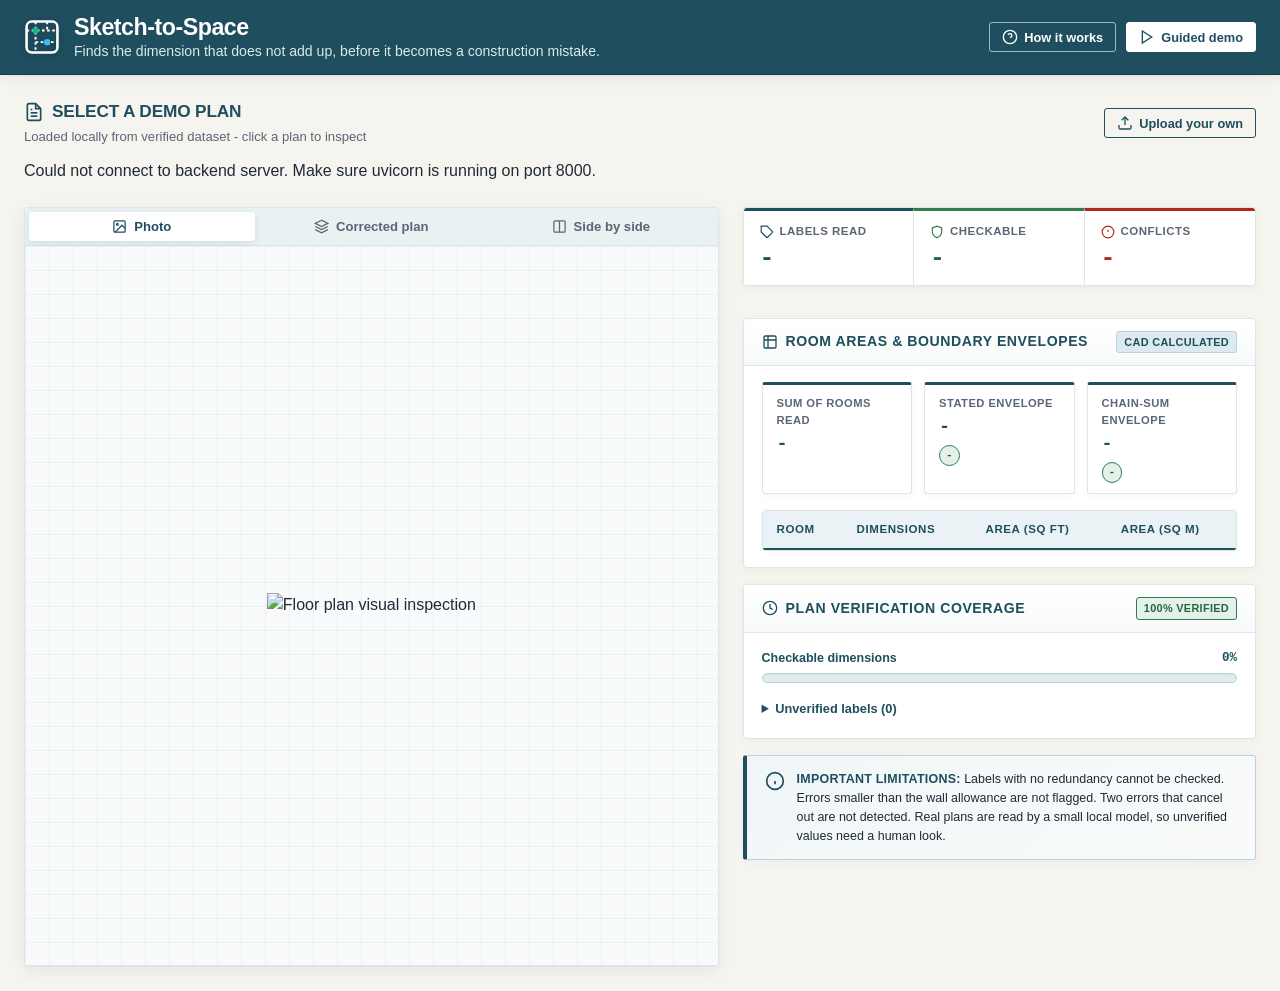
==== frontend/index.html @ ee73d5b6 "feat: interactive verification workstation UI, canonical geometry, and test suite" ====
<!DOCTYPE html>
<html lang="en">
<head>
  <meta charset="UTF-8">
  <meta name="viewport" content="width=device-width, initial-scale=1.0">
  <title>Sketch-to-Space - Verified Floor Plans</title>
  <link rel="stylesheet" href="styles.css">
</head>
<body>
  <a href="#workspace" class="skip-link">Skip to main content</a>

  <!-- Header -->
  <header class="app-header">
    <div class="header-container">
      <div class="brand">
        <svg class="logo-icon" width="36" height="36" viewBox="0 0 28 28" fill="none" aria-hidden="true">
          <rect x="2" y="2" width="24" height="24" rx="4" stroke="currentColor" stroke-width="2"/>
          <path d="M2 9H26M9 2V26M18 2V9M9 18H26" stroke="currentColor" stroke-width="1.5" stroke-dasharray="2 2"/>
          <circle cx="9" cy="9" r="2.5" fill="#10b981"/>
          <circle cx="18" cy="18" r="2.5" fill="#38bdf8"/>
        </svg>
        <div class="brand-text">
          <h1 class="brand-title">Sketch-to-Space</h1>
          <p class="brand-tagline">Finds the dimension that does not add up, before it becomes a construction mistake.</p>
        </div>
      </div>
      <div class="header-actions">
        <button id="howItWorksBtn" class="btn btn-secondary">
          <svg width="16" height="16" viewBox="0 0 24 24" fill="none" stroke="currentColor" stroke-width="2" aria-hidden="true"><circle cx="12" cy="12" r="10"></circle><path d="M9.09 9a3 3 0 0 1 5.83 1c0 2-3 3-3 3"></path><line x1="12" y1="17" x2="12.01" y2="17"></line></svg>
          <span>How it works</span>
        </button>
        <button id="guidedDemoBtn" class="btn btn-primary">
          <svg width="16" height="16" viewBox="0 0 24 24" fill="none" stroke="currentColor" stroke-width="2" aria-hidden="true"><polygon points="5 3 19 12 5 21 5 3"></polygon></svg>
          <span>Guided demo</span>
        </button>
      </div>
    </div>
  </header>

  <!-- Main Container -->
  <main class="app-main">
    <!-- Plan Picker Section: Shows the 2 demo plans with their preview images -->
    <section class="picker-section" aria-label="Sample floor plans">
      <div class="section-header-row">
        <div class="section-title-wrap">
          <h2 class="section-title">
            <svg class="section-title-icon" width="20" height="20" viewBox="0 0 24 24" fill="none" stroke="currentColor" stroke-width="2" aria-hidden="true"><path d="M14 2H6a2 2 0 0 0-2 2v16a2 2 0 0 0 2 2h12a2 2 0 0 0 2-2V8z"></path><polyline points="14 2 14 8 20 8"></polyline><line x1="16" y1="13" x2="8" y2="13"></line><line x1="16" y1="17" x2="8" y2="17"></line><polyline points="10 9 9 9 8 9"></polyline></svg>
            <span>Select a Demo Plan</span>
          </h2>
          <span class="section-subtitle">Loaded locally from verified dataset - click a plan to inspect</span>
        </div>
        <button id="uploadOwnBtn" class="btn btn-outline">
          <svg width="16" height="16" viewBox="0 0 24 24" fill="none" stroke="currentColor" stroke-width="2" aria-hidden="true"><path d="M21 15v4a2 2 0 0 1-2 2H5a2 2 0 0 1-2-2v-4"></path><polyline points="17 8 12 3 7 8"></polyline><line x1="12" y1="3" x2="12" y2="15"></line></svg>
          <span>Upload your own</span>
        </button>
      </div>
      <div id="samplesGrid" class="samples-grid" role="radiogroup" aria-label="Available floor plans">
        <!-- Rendered dynamically by app.js: Synth 008 & Test 6 -->
      </div>
    </section>

    <!-- Main Workspace -->
    <div id="workspace" class="workspace-grid">
      <!-- Left Column: Visual Inspector -->
      <section class="visual-column" aria-label="Plan visual inspector">
        <div class="card viewer-card">
          <div class="tab-header" role="tablist">
            <button id="tabPhoto" class="tab-btn active" role="tab" aria-selected="true" aria-controls="viewPhoto">
              <svg width="15" height="15" viewBox="0 0 24 24" fill="none" stroke="currentColor" stroke-width="2" aria-hidden="true"><rect x="3" y="3" width="18" height="18" rx="2" ry="2"></rect><circle cx="8.5" cy="8.5" r="1.5"></circle><polyline points="21 15 16 10 5 21"></polyline></svg>
              <span>Photo</span>
            </button>
            <button id="tabCorrected" class="tab-btn" role="tab" aria-selected="false" aria-controls="viewCorrected">
              <svg width="15" height="15" viewBox="0 0 24 24" fill="none" stroke="currentColor" stroke-width="2" aria-hidden="true"><polygon points="12 2 2 7 12 12 22 7 12 2"></polygon><polyline points="2 17 12 22 22 17"></polyline><polyline points="2 12 12 17 22 12"></polyline></svg>
              <span>Corrected plan</span>
            </button>
            <button id="tabSideBySide" class="tab-btn" role="tab" aria-selected="false" aria-controls="viewSideBySide">
              <svg width="15" height="15" viewBox="0 0 24 24" fill="none" stroke="currentColor" stroke-width="2" aria-hidden="true"><rect x="3" y="3" width="18" height="18" rx="2"></rect><line x1="12" y1="3" x2="12" y2="21"></line></svg>
              <span>Side by side</span>
            </button>
          </div>

          <!-- Tab 1: Photo View -->
          <div id="viewPhoto" class="tab-content active" role="tabpanel" aria-labelledby="tabPhoto">
            <div id="imageStage" class="image-stage">
              <div id="viewportTransform" class="viewport-transform">
                <img id="planImage" class="plan-img" alt="Floor plan visual inspection" src="">
                <svg id="boxesOverlay" class="boxes-overlay" aria-label="Transcribed dimension bounding boxes"></svg>
                <div id="boxHoverChip" class="box-hover-chip" hidden></div>
              </div>
            </div>

          </div>

          <!-- Tab 2: Corrected SVG View -->
          <div id="viewCorrected" class="tab-content" role="tabpanel" aria-labelledby="tabCorrected" hidden>
            <div id="svgContainer" class="svg-stage">
              <div class="stage-placeholder">Loading corrected schematic...</div>
            </div>
          </div>

          <!-- Tab 3: Side-by-Side View -->
          <div id="viewSideBySide" class="tab-content" role="tabpanel" aria-labelledby="tabSideBySide" hidden>
            <div class="side-by-side-grid">
              <div class="sbs-pane">
                <div class="pane-label">Original Sketch</div>
                <img id="sbsPlanImage" class="sbs-img" alt="Original floor plan" src="">
              </div>
              <div class="sbs-pane">
                <div class="pane-label">Corrected Layout</div>
                <div id="sbsSvgContainer" class="sbs-svg-wrapper"></div>
              </div>
            </div>
          </div>
        </div>
      </section>

      <!-- Right Column: Verification & Findings -->
      <section class="findings-column" aria-label="Verification findings and corrections">
        <!-- Summary Stats Bar: Contiguous Ruled Instrument Bay -->
        <div class="summary-stats-bar" role="region" aria-label="Summary telemetry">
          <div class="stat-cell stat-cell-labels">
            <div class="stat-header">
              <svg width="14" height="14" viewBox="0 0 24 24" fill="none" stroke="currentColor" stroke-width="2" aria-hidden="true"><path d="M20.59 13.41l-7.17 7.17a2 2 0 0 1-2.83 0L2 12V2h10l8.59 8.59a2 2 0 0 1 0 2.82z"></path><line x1="7" y1="7" x2="7.01" y2="7"></line></svg>
              <span class="stat-label">Labels read</span>
            </div>
            <span id="statLabelsRead" class="stat-value">-</span>
          </div>
          <div class="stat-cell stat-cell-checkable">
            <div class="stat-header">
              <svg width="14" height="14" viewBox="0 0 24 24" fill="none" stroke="currentColor" stroke-width="2" aria-hidden="true"><path d="M12 22s8-4 8-10V5l-8-3-8 3v7c0 6 8 10 8 10z"></path></svg>
              <span class="stat-label">Checkable</span>
            </div>
            <span id="statCheckable" class="stat-value">-</span>
          </div>
          <div class="stat-cell stat-cell-conflict">
            <div class="stat-header">
              <svg width="14" height="14" viewBox="0 0 24 24" fill="none" stroke="currentColor" stroke-width="2" aria-hidden="true"><circle cx="12" cy="12" r="10"></circle><line x1="12" y1="8" x2="12" y2="12"></line><line x1="12" y1="16" x2="12.01" y2="16"></line></svg>
              <span class="stat-label">Conflicts</span>
            </div>
            <span id="statConflicts" class="stat-value">-</span>
          </div>
        </div>

        <!-- Success/Undo Action Banner -->
        <div id="actionBanner" class="action-banner" role="status" aria-live="polite" hidden>
          <div class="banner-content">
            <svg width="18" height="18" viewBox="0 0 24 24" fill="none" stroke="currentColor" stroke-width="2" aria-hidden="true"><polyline points="20 6 9 17 4 12"></polyline></svg>
            <div id="bannerText" class="banner-text">Correction accepted.</div>
          </div>
          <button id="undoBtn" class="btn btn-sm btn-outline">Undo</button>
        </div>

        <!-- Unit Ambiguity Warning Panel -->
        <div id="unitAmbigPanel" class="unit-warning-panel" hidden>
          <div class="warning-header">
            <svg width="18" height="18" viewBox="0 0 24 24" fill="none" stroke="currentColor" stroke-width="2" aria-hidden="true"><path d="M10.29 3.86L1.82 18a2 2 0 0 0 1.71 3h16.94a2 2 0 0 0 1.71-3L13.71 3.86a2 2 0 0 0-3.42 0z"></path><line x1="12" y1="9" x2="12" y2="13"></line><line x1="12" y1="17" x2="12.01" y2="17"></line></svg>
            <h3>Unit Ambiguity Warnings</h3>
          </div>
          <div id="unitAmbigList" class="unit-warning-list"></div>
        </div>

        <!-- Conflicts Section -->
        <div id="conflictsSection" class="conflicts-section">
          <div id="conflictsContainer" class="conflicts-container">
            <!-- Conflict cards populated dynamically -->
          </div>
        </div>

        <!-- Empty State (No Conflicts) -->
        <div id="cleanStateCard" class="card clean-card" hidden>
          <div class="clean-icon">
            <svg width="24" height="24" viewBox="0 0 24 24" fill="none" stroke="currentColor" stroke-width="2" aria-hidden="true"><polyline points="20 6 9 17 4 12"></polyline></svg>
          </div>
          <div class="clean-content">
            <h3>No conflicts found among checkable values</h3>
            <p id="cleanCoverageText" class="clean-subtext">All checkable dimension chains satisfy their checksum equations within tolerance.</p>
          </div>
        </div>

        <!-- Lower Section: Areas & Envelopes -->
        <div class="card areas-card">
          <div class="card-header">
            <h3>
              <svg width="16" height="16" viewBox="0 0 24 24" fill="none" stroke="currentColor" stroke-width="2" aria-hidden="true"><rect x="3" y="3" width="18" height="18" rx="2"></rect><line x1="9" y1="3" x2="9" y2="21"></line><line x1="3" y1="9" x2="21" y2="9"></line></svg>
              <span>Room Areas &amp; Boundary Envelopes</span>
            </h3>
            <span class="badge badge-accent">CAD Calculated</span>
          </div>
          <div class="areas-content">
            <div class="envelope-summary-row">
              <div class="env-item">
                <span class="env-title">Sum of rooms read</span>
                <span id="envSumRooms" class="env-val">-</span>
              </div>
              <div class="env-item">
                <span class="env-title">Stated envelope</span>
                <span id="envStated" class="env-val">-</span>
                <span id="envStatedRatio" class="env-ratio">-</span>
              </div>
              <div class="env-item">
                <span class="env-title">Chain-sum envelope</span>
                <span id="envChainSum" class="env-val">-</span>
                <span id="envChainRatio" class="env-ratio">-</span>
              </div>
            </div>
            <div id="envelopeFlagBanner" class="envelope-flag-banner" hidden></div>
            <div class="rooms-table-wrapper">
              <table class="rooms-table">
                <thead>
                  <tr>
                    <th>Room</th>
                    <th>Dimensions</th>
                    <th>Area (sq ft)</th>
                    <th>Area (sq m)</th>
                  </tr>
                </thead>
                <tbody id="roomsTableBody">
                  <!-- Rooms populated dynamically -->
                </tbody>
              </table>
            </div>
          </div>
        </div>

        <!-- Lower Section: Coverage & Unverified -->
        <div class="card coverage-card">
          <div class="card-header">
            <h3>
              <svg width="16" height="16" viewBox="0 0 24 24" fill="none" stroke="currentColor" stroke-width="2" aria-hidden="true"><circle cx="12" cy="12" r="10"></circle><polyline points="12 6 12 12 16 14"></polyline></svg>
              <span>Plan Verification Coverage</span>
            </h3>
            <span id="coverageHeaderBadge" class="badge badge-ok">100% Verified</span>
          </div>
          <div class="coverage-content">
            <div class="progress-bar-wrapper">
              <div class="progress-labels">
                <span id="coverageBarText">Checkable dimensions</span>
                <span id="coveragePercentText">0%</span>
              </div>
              <div class="progress-track">
                <div id="coverageFill" class="progress-fill" style="width: 0%;"></div>
              </div>
            </div>

            <details class="unverified-drawer">
              <summary>
                <span id="unverifiedSummaryText">Unverified labels (0)</span>
              </summary>
              <div id="unverifiedList" class="unverified-list"></div>
            </details>
          </div>
        </div>

        <!-- Hard Limitations Note (Always Visible) -->
        <div class="limitations-note">
          <div class="limitations-icon">
            <svg width="20" height="20" viewBox="0 0 24 24" fill="none" stroke="currentColor" stroke-width="2" aria-hidden="true"><circle cx="12" cy="12" r="10"></circle><line x1="12" y1="16" x2="12" y2="12"></line><line x1="12" y1="8" x2="12.01" y2="8"></line></svg>
          </div>
          <div class="limitations-body">
            <strong>Important Limitations:</strong>
            Labels with no redundancy cannot be checked. Errors smaller than the wall allowance are not flagged. Two errors that cancel out are not detected. Real plans are read by a small local model, so unverified values need a human look.
          </div>
        </div>
      </section>
    </div>
  </main>

  <!-- Upload Dialog (Drop Zone) -->
  <dialog id="uploadModal" class="modal-dialog">
    <div class="modal-content">
      <div class="modal-header">
        <h3>Upload Floor Plan Sketch</h3>
        <button id="closeUploadModalBtn" class="btn-close" aria-label="Close dialog">&times;</button>
      </div>
      <div class="modal-body">
        <div id="dropZone" class="drop-zone">
          <svg width="40" height="40" viewBox="0 0 24 24" fill="none" stroke="currentColor" stroke-width="1.5"><path d="M21 15v4a2 2 0 0 1-2 2H5a2 2 0 0 1-2-2v-4"></path><polyline points="17 8 12 3 7 8"></polyline><line x1="12" y1="3" x2="12" y2="15"></line></svg>
          <p>Drag and drop a plan image, or click to browse</p>
          <span class="file-hint">JPG, PNG, JPEG scans or photos</span>
          <input type="file" id="fileInput" accept="image/*" hidden>
        </div>
        <div id="uploadStatusBox" class="info-callout" hidden>
          <strong id="uploadStatusTitle"></strong>
          <p id="uploadStatusDesc"></p>
        </div>
      </div>
      <div class="modal-footer">
        <button id="submitUploadBtn" class="btn btn-primary">Process with Gemma</button>
        <button id="cancelUploadBtn" class="btn btn-ghost">Cancel</button>
      </div>
    </div>
  </dialog>

  <!-- How It Works Dialog -->
  <dialog id="howItWorksModal" class="modal-dialog modal-wide">
    <div class="modal-content">
      <div class="modal-header">
        <h3>How Sketch-to-Space Works</h3>
        <button id="closeHowItWorksBtn" class="btn-close" aria-label="Close dialog">&times;</button>
      </div>
      <div class="modal-body">
        <p class="dialog-lead">The central architecture separates machine perception from mathematical verification: <strong>AI understands, code verifies.</strong></p>

        <!-- Inline SVG Pipeline Flow Diagram -->
        <div class="diagram-wrapper">
          <svg viewBox="0 0 860 210" width="100%" height="auto" class="pipeline-diagram" aria-label="System architecture diagram">
            <!-- Stage 1 -->
            <rect x="20" y="30" width="160" height="120" rx="8" fill="#FFFFFF" stroke="#1F4E5F" stroke-width="2"/>
            <text x="100" y="65" fill="#1F4E5F" font-size="14" font-weight="700" text-anchor="middle">1. Photo Input</text>
            <text x="100" y="92" fill="#5B6675" font-size="11" text-anchor="middle">Raw phone photo</text>
            <text x="100" y="112" fill="#5B6675" font-size="11" text-anchor="middle">or paper scan</text>
            <text x="100" y="132" fill="#5B6675" font-size="10" text-anchor="middle">Local private storage</text>

            <!-- Arrow 1 -->
            <path d="M 180 90 L 220 90" stroke="#1F4E5F" stroke-width="2"/>

            <!-- Stage 2 -->
            <rect x="220" y="30" width="180" height="120" rx="8" fill="#FFFFFF" stroke="#1F4E5F" stroke-width="2"/>
            <text x="310" y="65" fill="#1F4E5F" font-size="14" font-weight="700" text-anchor="middle">2. Perception (AI)</text>
            <text x="310" y="90" fill="#5B6675" font-size="11" text-anchor="middle">Gemma 4 E4B vision</text>
            <text x="310" y="110" fill="#5B6675" font-size="11" text-anchor="middle">+ PaddleOCR boxes</text>
            <text x="310" y="132" fill="#5B6675" font-size="10" text-anchor="middle">Extracts numbers and labels</text>

            <!-- Arrow 2 -->
            <path d="M 400 90 L 440 90" stroke="#1F4E5F" stroke-width="2"/>

            <!-- Stage 3 -->
            <rect x="440" y="30" width="180" height="120" rx="8" fill="#FFFFFF" stroke="#2F7D4F" stroke-width="2"/>
            <text x="530" y="65" fill="#266741" font-size="14" font-weight="700" text-anchor="middle">3. Solver (Code)</text>
            <text x="530" y="90" fill="#5B6675" font-size="11" text-anchor="middle">Deterministic checks</text>
            <text x="530" y="110" fill="#5B6675" font-size="11" text-anchor="middle">Wall allowance math</text>
            <text x="530" y="132" fill="#5B6675" font-size="10" text-anchor="middle">Zero AI arithmetic</text>

            <!-- Arrow 3 -->
            <path d="M 620 90 L 660 90" stroke="#1F4E5F" stroke-width="2"/>

            <!-- Stage 4 -->
            <rect x="660" y="30" width="180" height="120" rx="8" fill="#FFFFFF" stroke="#1F4E5F" stroke-width="2"/>
            <text x="750" y="65" fill="#1F4E5F" font-size="14" font-weight="700" text-anchor="middle">4. Human Decision</text>
            <text x="750" y="90" fill="#5B6675" font-size="11" text-anchor="middle">Ranked fix suggestions</text>
            <text x="750" y="110" fill="#5B6675" font-size="11" text-anchor="middle">Confirmed by you</text>
            <text x="750" y="132" fill="#5B6675" font-size="10" text-anchor="middle">Corrected SVG export</text>
          </svg>
        </div>

        <div class="dialog-feature-grid">
          <div class="feat-box">
            <h4>No Silent Edits</h4>
            <p>The system never silently changes a number. It highlights contradictions and lets you decide.</p>
          </div>
          <div class="feat-box">
            <h4>Wall Slack Formulas</h4>
            <p>Interior walls carry physical thickness. Checks use capped formulas rather than assuming zero thickness.</p>
          </div>
          <div class="feat-box">
            <h4>100% Offline</h4>
            <p>Runs locally on your laptop without sending blueprint scans to third-party cloud APIs.</p>
          </div>
        </div>
      </div>
      <div class="modal-footer">
        <button id="closeHowItWorksFooterBtn" class="btn btn-secondary">Close</button>
      </div>
    </div>
  </dialog>

  <!-- Guided Tour Overlay Modal -->
  <dialog id="tourModal" class="modal-dialog tour-modal">
    <div class="modal-content">
      <div class="tour-header">
        <span id="tourStepBadge" class="badge badge-accent">Step 1 of 5</span>
        <button id="closeTourBtn" class="btn-close" aria-label="Exit tour">&times;</button>
      </div>
      <div class="tour-body">
        <h3 id="tourTitle" class="tour-title"></h3>
        <p id="tourText" class="tour-desc"></p>
      </div>
      <div class="tour-footer">
        <button id="tourBackBtn" class="btn btn-sm btn-ghost">Back</button>
        <div class="tour-actions-right">
          <button id="tourSkipBtn" class="btn btn-sm btn-outline">Skip Tour</button>
          <button id="tourNextBtn" class="btn btn-sm btn-primary">Next</button>
        </div>
      </div>
    </div>
  </dialog>

  <script src="app.js"></script>
</body>
</html>
---- frontend/styles.css ----
/* ==========================================================================
   Sketch-to-Space - Design Tokens & Visual System
   High-Craft Instrument Workstation Paradigm (Light Mode Only)
   Curated Palette: Hallmark-Inspired Ruled Cells, Calibrated Hairlines
   ========================================================================== */

:root {
  color-scheme: light;

  /* Custom Architectural Palette Tokens (Teal-Infused Instrument System) */
  --bg: #F6F4EF;
  --surface: #FFFFFF;
  --surface-alt: #F2F7F8;
  --border: #DCE5E8;
  --border-strong: #BDCED3;
  --text: #1F2A37;
  --text-muted: #5B6675;

  /* Signature Architectural Teal (#1F4E5F) */
  --accent: #1F4E5F;
  --accent-hover: #173B49;
  --accent-soft: #DCE9EE;
  --accent-subtle: #F0F6F8;
  --accent-border: #B8D3DD;
  --accent-glow: rgba(31, 78, 95, 0.12);
  --accent-gradient: linear-gradient(135deg, #1F4E5F 0%, #2A687F 100%);

  --ok: #2F7D4F;
  --ok-soft: #E3F1E8;
  --warn: #B7791F;
  --warn-soft: #FBF0D9;
  --unit: #C2570C;
  --unit-soft: #FDE9D9;
  --bad: #B3261E;
  --bad-soft: #FBE4E1;
  --neutral: #6B7280;
  --neutral-soft: #ECEEF1;

  /* Precision Technical Shadows */
  --shadow-sm: 0 1px 3px rgba(31, 78, 95, 0.06), 0 1px 2px rgba(31, 78, 95, 0.04);
  --shadow: 0 4px 14px rgba(31, 78, 95, 0.07), 0 1px 3px rgba(31, 78, 95, 0.04);
  --shadow-lg: 0 10px 24px -4px rgba(31, 78, 95, 0.12), 0 4px 8px -2px rgba(31, 78, 95, 0.06);

  /* WCAG AA text-contrast darkened variants for text on soft tints */
  --ok-text: #266741;
  --warn-text: #8C5A14;
  --unit-text: #A14506;
  --bad-text: #B3261E;
  --neutral-text: #5B6675;

  /* Technical Ruler Radii (Strictly 3px-6px; zero soap-bar 12px-16px) */
  --radius-xs: 3px;
  --radius-sm: 4px;
  --radius-md: 6px;
  --radius-lg: 8px;
  --radius-full: 9999px;

  /* 4px Spacing Scale */
  --space-1: 4px;
  --space-2: 8px;
  --space-3: 12px;
  --space-4: 16px;
  --space-5: 20px;
  --space-6: 24px;
  --space-8: 32px;
  --space-10: 40px;
  --space-12: 48px;

  /* Typography Stacks */
  --font-ui: -apple-system, BlinkMacSystemFont, "Segoe UI", Roboto, "Helvetica Neue", Arial, sans-serif;
  --font-mono: "SF Mono", "Consolas", "Cascadia Code", "Roboto Mono", "Menlo", monospace;

  /* Motion Physics Primitives */
  --ease-spring: cubic-bezier(0.16, 1, 0.3, 1);
  --dur-instant: 120ms;
  --dur-spring: 200ms;
}

/* Base Resets & Semantic HTML5 */
*, *::before, *::after {
  box-sizing: border-box;
  margin: 0;
  padding: 0;
}

img {
  max-width: 100%;
  height: auto;
}

[hidden] {
  display: none !important;
}

body {
  font-family: var(--font-ui);
  background-color: var(--bg);
  color: var(--text);
  line-height: 1.5;
  -webkit-font-smoothing: antialiased;
  min-height: 100vh;
  display: flex;
  flex-direction: column;
  margin: 0;
  padding: 0;
  overflow-x: hidden;
  overflow-y: auto;
}

/* 8-State Focus Visible Ring */
*:focus-visible {
  outline: 2px solid var(--accent);
  outline-offset: 2px;
}

/* Skip Link for Accessibility */
.skip-link {
  position: absolute;
  top: -40px;
  left: 10px;
  background: var(--accent);
  color: #FFFFFF;
  padding: var(--space-2) var(--space-4);
  border-radius: var(--radius-xs);
  z-index: 1000;
  text-decoration: none;
  font-weight: 600;
  transition: top var(--dur-instant) var(--ease-spring);
}
.skip-link:focus {
  top: 10px;
}

/* Tabular Numerics Law: All figures lock in space with tabular figures */
code, .dim-pill, .mono-dim, .stat-value, .env-val, .env-ratio, .zoom-text, .edit-change span {
  font-family: var(--font-mono);
  font-variant-numeric: tabular-nums;
  letter-spacing: -0.02em;
}

code, .dim-pill, .mono-dim {
  color: var(--text);
  background-color: var(--surface-alt);
  padding: 2px 6px;
  border-radius: var(--radius-xs);
  display: inline-block;
  font-size: 0.82rem;
  border: 1px solid var(--border);
}

/* ==========================================================================
   Header Component - Solid --accent background with white text
   ========================================================================== */
.app-header {
  background-color: var(--accent);
  color: #FFFFFF;
  position: relative;
  flex-shrink: 0;
  z-index: 50;
  border-bottom: 1px solid var(--accent-hover);
  box-shadow: var(--shadow);
}

.header-container {
  max-width: 1400px;
  margin: 0 auto;
  padding: 14px 24px;
  display: flex;
  align-items: center;
  justify-content: space-between;
  gap: var(--space-4);
}

.brand {
  display: flex;
  align-items: center;
  gap: 14px;
}

.logo-icon {
  color: #FFFFFF;
  flex-shrink: 0;
  filter: drop-shadow(0 1px 3px rgba(0, 0, 0, 0.25));
}

.brand-text {
  display: flex;
  flex-direction: column;
  gap: 2px;
}

.brand-title {
  font-size: 1.45rem;
  font-weight: 800;
  letter-spacing: -0.02em;
  color: #FFFFFF;
  line-height: 1.15;
}

.brand-tagline {
  font-size: 0.88rem;
  color: var(--accent-soft);
  line-height: 1.25;
}

.header-actions {
  display: flex;
  align-items: center;
  gap: 10px;
}

/* Header Buttons: Inverted for high contrast on solid teal */
.app-header .btn-secondary {
  background-color: transparent;
  border: 1.5px solid rgba(255, 255, 255, 0.6);
  color: #FFFFFF;
}

.app-header .btn-secondary svg,
.app-header .btn-secondary span {
  color: #FFFFFF;
}

.app-header .btn-secondary:hover {
  background-color: rgba(255, 255, 255, 0.2);
  border-color: #FFFFFF;
  color: #FFFFFF !important;
  box-shadow: 0 1px 4px rgba(0, 0, 0, 0.15);
}

.app-header .btn-secondary:hover svg,
.app-header .btn-secondary:hover span {
  color: #FFFFFF !important;
}

.app-header .btn-secondary:active {
  background-color: rgba(255, 255, 255, 0.3);
  border-color: #FFFFFF;
  color: #FFFFFF !important;
}

.app-header .btn-primary {
  background-color: #FFFFFF;
  color: var(--accent);
  border: 1.5px solid #FFFFFF;
}

.app-header .btn-primary svg,
.app-header .btn-primary span {
  color: var(--accent);
}

.app-header .btn-primary:hover {
  background-color: var(--accent-soft);
  color: var(--accent-hover);
  border-color: var(--accent-soft);
}

.app-header .btn-primary:hover svg,
.app-header .btn-primary:hover span {
  color: var(--accent-hover);
}

.app-header .btn-primary:active {
  background-color: #FFFFFF;
  filter: brightness(0.92);
}

/* ==========================================================================
   Buttons & 8-State Interactive Discipline
   ========================================================================== */
.btn {
  display: inline-flex;
  align-items: center;
  justify-content: center;
  gap: 6px;
  padding: 6px 12px;
  font-size: 0.80rem;
  font-weight: 600;
  font-family: var(--font-ui);
  border-radius: var(--radius-xs);
  border: 1.5px solid transparent;
  cursor: pointer;
  white-space: nowrap;
  user-select: none;
  transition: all var(--dur-instant) var(--ease-spring);
  text-decoration: none;
}

/* State 4: Active (Tactile Physical Press) */
.btn:active {
  transform: translateY(1px);
  filter: brightness(0.96);
}

/* State 5: Disabled */
.btn:disabled, .btn[disabled] {
  opacity: 0.45;
  cursor: not-allowed;
  pointer-events: none;
}

/* Primary buttons: --accent with white text */
.btn-primary {
  background-color: var(--accent);
  color: #FFFFFF;
  border-color: var(--accent);
}
.btn-primary:hover {
  background-color: var(--accent-hover);
  border-color: var(--accent-hover);
}

/* Accept buttons: --ok */
.btn-accept {
  background-color: var(--ok) !important;
  color: #FFFFFF !important;
  border-color: var(--ok) !important;
}
.btn-accept:hover {
  background-color: var(--ok-text) !important;
  border-color: var(--ok-text) !important;
}

/* Undo and secondary: outlined with --accent */
.btn-secondary, .btn-undo, .btn-outline {
  background-color: transparent;
  border: 1.5px solid var(--accent);
  color: var(--accent);
}
.btn-secondary:hover, .btn-undo:hover, .btn-outline:hover {
  background-color: var(--accent-soft);
  color: var(--accent-hover);
}

.btn-ghost {
  background-color: transparent;
  color: var(--text-muted);
  border: 1.5px solid transparent;
}
.btn-ghost:hover {
  background-color: var(--surface-alt);
  color: var(--text);
}

.btn-sm {
  padding: 3px 8px;
  font-size: 0.76rem;
}

.btn-icon {
  width: 26px;
  height: 26px;
  padding: 0;
  border-radius: var(--radius-xs);
  background: var(--surface);
  border: 1px solid var(--border);
  color: var(--text);
  font-weight: 700;
  display: inline-flex;
  align-items: center;
  justify-content: center;
  cursor: pointer;
  transition: all var(--dur-instant) var(--ease-spring);
}
.btn-icon:hover {
  background: var(--surface-alt);
  border-color: var(--accent);
}
.btn-icon:active {
  transform: translateY(1px);
}

/* ==========================================================================
   Demo Plan Switcher Bar
   ========================================================================== */
/* ==========================================================================
   Plan Picker Section & Cards (2 Demo Plans with Preview Images)
   ========================================================================== */
.picker-section {
  display: flex;
  flex-direction: column;
  gap: var(--space-3);
}

.section-header-row {
  display: flex;
  align-items: center;
  justify-content: space-between;
  gap: var(--space-4);
  flex-wrap: wrap;
}

.section-title-wrap {
  display: flex;
  flex-direction: column;
  gap: 2px;
}

.section-title {
  font-size: 1.08rem;
  font-weight: 800;
  letter-spacing: -0.01em;
  color: var(--accent);
  text-transform: uppercase;
  display: flex;
  align-items: center;
  gap: 8px;
}

.section-title-icon {
  color: var(--accent);
  flex-shrink: 0;
}

.section-subtitle {
  font-size: 0.82rem;
  color: var(--text-muted);
}

.samples-grid {
  display: grid;
  grid-template-columns: repeat(2, 1fr);
  gap: var(--space-4);
}

@media (max-width: 820px) {
  .samples-grid {
    grid-template-columns: 1fr;
  }
}

.sample-card {
  background: var(--surface);
  border: 1.5px solid var(--border);
  border-top: 3px solid transparent;
  border-radius: var(--radius-md);
  padding: var(--space-4);
  cursor: pointer;
  display: flex;
  align-items: center;
  gap: var(--space-4);
  transition: all var(--dur-instant) var(--ease-spring);
  text-align: left;
  box-shadow: 0 2px 8px rgba(31, 78, 95, 0.05);
}

.sample-card:hover {
  background: var(--surface);
  border-color: var(--accent-border);
  border-top-color: var(--accent);
  transform: translateY(-2px);
  box-shadow: 0 6px 18px rgba(31, 78, 95, 0.10);
}

.sample-card.active {
  border-color: var(--accent);
  border-top: 3px solid var(--accent);
  background: linear-gradient(180deg, #FFFFFF 0%, #F5F9FA 100%);
  box-shadow: 0 6px 20px rgba(31, 78, 95, 0.14);
}

.sample-thumb-wrapper {
  width: 140px;
  min-width: 140px;
  max-width: 140px;
  height: 100px;
  min-height: 100px;
  max-height: 100px;
  flex-shrink: 0;
  border-radius: var(--radius-xs);
  overflow: hidden;
  background: var(--surface-alt);
  display: flex;
  align-items: center;
  justify-content: center;
  border: 1.5px solid var(--accent-border);
  position: relative;
  box-shadow: 0 1px 4px rgba(31, 78, 95, 0.06);
}

.sample-thumb {
  width: 140px;
  max-width: 140px;
  height: 100px;
  max-height: 100px;
  object-fit: cover;
  display: block;
  transition: transform 0.2s ease;
}

.sample-card:hover .sample-thumb {
  transform: scale(1.04);
}

.sample-card-body {
  display: flex;
  flex-direction: column;
  gap: 6px;
  flex: 1;
  min-width: 0;
}

.sample-card-meta {
  display: flex;
  align-items: center;
  gap: var(--space-2);
  flex-wrap: wrap;
}

.sample-card-title {
  font-size: 0.98rem;
  font-weight: 800;
  color: var(--text);
  line-height: 1.3;
}

.sample-card-desc {
  font-size: 0.80rem;
  color: var(--text-muted);
  line-height: 1.35;
}

.badge {
  display: inline-flex;
  align-items: center;
  padding: 2px 7px;
  font-size: 0.68rem;
  font-weight: 700;
  border-radius: var(--radius-xs);
  text-transform: uppercase;
  letter-spacing: 0.03em;
}

.badge-real {
  background: var(--neutral-soft);
  color: var(--neutral-text);
  border: 1px solid var(--border);
}
.badge-synth {
  background: var(--accent-soft);
  color: var(--accent);
  border: 1px solid var(--accent-border);
}
.badge-accent {
  background: var(--accent-soft);
  color: var(--accent);
  border: 1px solid var(--accent-border);
}
.badge-ok {
  background: var(--ok-soft);
  color: var(--ok-text);
  border: 1px solid var(--ok);
}
.badge-active-pill {
  background: var(--accent) !important;
  color: #FFFFFF !important;
  border: 1px solid var(--accent) !important;
  display: inline-flex;
  align-items: center;
  gap: 4px;
}

.chip {
  font-size: 0.70rem;
  font-weight: 700;
  padding: 2px 8px;
  border-radius: var(--radius-full);
}
.chip-conflict {
  background: var(--bad-soft);
  color: var(--bad-text);
  border: 1px solid var(--bad);
}
.chip-clean {
  background: var(--ok-soft);
  color: var(--ok-text);
  border: 1px solid var(--ok);
}
.chip-neutral {
  background: var(--neutral-soft);
  color: var(--neutral-text);
  border: 1px solid var(--border);
}

/* ==========================================================================
   Main Application Layout
   ========================================================================== */
.app-main {
  max-width: 1400px;
  width: 100%;
  margin: 0 auto;
  padding: var(--space-6);
  flex: 1;
  display: flex;
  flex-direction: column;
  gap: var(--space-6);
  box-sizing: border-box;
}

/* ==========================================================================
   Workspace 2-Column Grid (Natural Spacious Layout)
   ========================================================================== */
.workspace-grid {
  display: grid;
  grid-template-columns: 1.15fr 0.85fr;
  gap: var(--space-6);
  align-items: flex-start;
}

@media (max-width: 960px) {
  .workspace-grid {
    grid-template-columns: 1fr;
  }
}

/* Ruled Instrument Bay / Panel Container */
.card {
  background: var(--surface);
  border: 1.5px solid var(--border);
  border-radius: var(--radius-sm);
  overflow: hidden;
  box-shadow: 0 2px 8px rgba(31, 78, 95, 0.05);
}

.card-header {
  padding: 12px 18px;
  border-bottom: 1.5px solid var(--border);
  background: linear-gradient(180deg, #FFFFFF 0%, #F8FAFA 100%);
  display: flex;
  align-items: center;
  justify-content: space-between;
}
.card-header h3 {
  font-size: 0.88rem;
  font-weight: 800;
  color: var(--accent);
  text-transform: uppercase;
  letter-spacing: 0.04em;
  display: flex;
  align-items: center;
  gap: 8px;
}
.card-header h3 svg {
  color: var(--accent);
  flex-shrink: 0;
}

/* Left Column: Visual Inspector (Sticky so it remains in view while scrolling right side) */
.visual-column {
  display: flex;
  flex-direction: column;
  position: sticky;
  top: 16px;
  align-self: start;
}

@media (max-width: 960px) {
  .visual-column {
    position: static;
  }
}

.viewer-card {
  background: var(--surface);
  border: 1.5px solid var(--border);
  border-radius: var(--radius-sm);
  overflow: hidden;
  box-shadow: 0 4px 16px rgba(31, 78, 95, 0.08);
}

/* Tabs: Precision Segmented Switcher */
.tab-header {
  display: flex;
  background: #EAF1F3;
  padding: 4px;
  gap: 4px;
  border-bottom: 1.5px solid var(--border);
}

.tab-btn {
  flex: 1;
  padding: 7px 12px;
  display: inline-flex;
  align-items: center;
  justify-content: center;
  gap: 7px;
  background: transparent;
  border: none;
  border-radius: var(--radius-xs);
  color: var(--text-muted);
  font-weight: 600;
  font-size: 0.82rem;
  cursor: pointer;
  transition: all var(--dur-instant) var(--ease-spring);
}

.tab-btn svg {
  color: inherit;
  flex-shrink: 0;
}

.tab-btn:hover {
  color: var(--accent);
  background: rgba(255, 255, 255, 0.7);
}

.tab-btn.active {
  color: var(--accent);
  background: var(--surface);
  font-weight: 700;
  box-shadow: 0 2px 6px rgba(31, 78, 95, 0.12);
}

.tab-content {
  display: flex;
  flex-direction: column;
}
.tab-content[hidden] {
  display: none !important;
}

/* CAD Drafting Light Table Stage */
.image-stage, .svg-stage {
  position: relative;
  width: 100%;
  min-height: 520px;
  height: calc(100vh - 140px);
  max-height: 720px;
  background-color: #F8FAFB;
  background-image: 
    linear-gradient(rgba(31, 78, 95, 0.05) 1px, transparent 1px),
    linear-gradient(90deg, rgba(31, 78, 95, 0.05) 1px, transparent 1px);
  background-size: 24px 24px;
  overflow: hidden;
  display: flex;
  align-items: center;
  justify-content: center;
  border-bottom: 1px solid var(--border);
  padding: 12px;
}

.viewport-transform {
  position: relative;
  display: inline-flex;
  align-items: center;
  justify-content: center;
  max-width: 100%;
  max-height: 100%;
}

.plan-img {
  display: block;
  max-width: 100%;
  max-height: 576px;
  width: auto;
  height: auto;
  object-fit: contain;
  user-select: none;
}

.boxes-overlay {
  position: absolute;
  top: 0;
  left: 0;
  width: 100%;
  height: 100%;
  pointer-events: auto;
}

/* Overlay boxes: 2px border in status color with 12% tint fill of matching soft color */
.box-rect {
  stroke: var(--ok);
  stroke-width: 2;
  fill: rgba(227, 241, 232, 0.12);
  cursor: pointer;
  transition: all var(--dur-instant) var(--ease-spring);
}
.box-rect.box-conflict {
  stroke: var(--bad);
  stroke-width: 2;
  fill: rgba(251, 228, 225, 0.12);
}
.box-rect.box-ambig {
  stroke: var(--unit);
  stroke-width: 2;
  fill: rgba(253, 233, 217, 0.12);
}
.box-rect.box-warn {
  stroke: var(--warn);
  stroke-width: 2;
  fill: rgba(251, 240, 217, 0.12);
}

.box-rect:hover, .box-rect.box-pulse {
  stroke: var(--accent);
  stroke-width: 2.5;
  fill: rgba(220, 233, 238, 0.25);
}

/* The hover chip uses --surface with a --border outline */
.box-hover-chip {
  position: absolute;
  background-color: var(--surface);
  border: 1px solid var(--border);
  color: var(--text);
  padding: 4px 8px;
  border-radius: var(--radius-xs);
  font-family: var(--font-mono);
  font-variant-numeric: tabular-nums;
  font-size: 0.75rem;
  box-shadow: var(--shadow);
  pointer-events: none;
  z-index: 20;
  white-space: nowrap;
}

.svg-stage {
  width: 100%;
  min-height: 520px;
  height: calc(100vh - 140px);
  max-height: 720px;
  background-color: var(--surface-alt);
  overflow: auto;
  display: flex;
  align-items: center;
  justify-content: center;
  padding: 16px;
}
.svg-stage svg {
  max-width: 100%;
  max-height: 100%;
  height: auto;
}

.stage-placeholder {
  display: flex;
  align-items: center;
  justify-content: center;
  height: 100%;
  color: var(--text-muted);
}

/* Side by Side Pane */
.side-by-side-grid {
  display: grid;
  grid-template-columns: 1fr 1fr;
  min-height: 520px;
  height: calc(100vh - 140px);
  max-height: 720px;
}
@media (max-width: 600px) {
  .side-by-side-grid {
    grid-template-columns: 1fr;
    height: auto;
  }
}

.sbs-pane {
  position: relative;
  background-color: var(--surface-alt);
  border-right: 1px solid var(--border);
  overflow: auto;
  display: flex;
  flex-direction: column;
}
.sbs-pane:last-child {
  border-right: none;
}

.pane-label {
  position: sticky;
  top: 0;
  background: var(--surface);
  padding: 4px 10px;
  font-size: 0.72rem;
  font-weight: 700;
  color: var(--text-muted);
  border-bottom: 1px solid var(--border);
  z-index: 10;
}

.sbs-img {
  width: 100%;
  height: auto;
  object-fit: contain;
  margin: auto;
}

.sbs-svg-wrapper {
  width: 100%;
  height: 100%;
  overflow: auto;
  display: flex;
  align-items: center;
  justify-content: center;
  padding: 12px;
}
.sbs-svg-wrapper svg {
  max-width: 100%;
  max-height: 100%;
}

/* ==========================================================================
   Right Column: Findings & Ruled Instrument Bay
   ========================================================================== */
.findings-column {
  display: flex;
  flex-direction: column;
  gap: var(--space-4);
}

/* Summary Stats Bar: Contiguous Ruled Instrument Bay */
.summary-stats-bar {
  background-color: var(--surface);
  border: 1.5px solid var(--border);
  border-radius: var(--radius-sm);
  display: grid;
  grid-template-columns: 1fr 1fr 1fr;
  overflow: hidden;
  box-shadow: 0 2px 8px rgba(31, 78, 95, 0.06);
}

.stat-cell {
  padding: 12px 16px;
  display: flex;
  flex-direction: column;
  border-right: 1px solid var(--border);
  background: var(--surface);
}
.stat-cell:last-child {
  border-right: none;
}

.stat-cell-labels {
  border-top: 3.5px solid var(--accent);
}
.stat-cell-checkable {
  border-top: 3.5px solid var(--ok);
}
.stat-cell-conflict {
  border-top: 3.5px solid var(--bad);
}

.stat-header {
  display: flex;
  align-items: center;
  gap: 6px;
  color: var(--text-muted);
  margin-bottom: 4px;
}
.stat-header svg {
  flex-shrink: 0;
}
.stat-cell-labels .stat-header svg {
  color: var(--accent);
}
.stat-cell-checkable .stat-header svg {
  color: var(--ok);
}
.stat-cell-conflict .stat-header svg {
  color: var(--bad);
}

.stat-label {
  font-size: 0.72rem;
  color: var(--text-muted);
  text-transform: uppercase;
  letter-spacing: 0.04em;
  font-weight: 700;
}

.stat-value {
  font-size: 1.55rem;
  font-weight: 800;
  font-family: var(--font-mono);
  font-variant-numeric: tabular-nums;
  letter-spacing: -0.02em;
  color: var(--text);
  line-height: 1.15;
}

.stat-cell-labels .stat-value {
  color: var(--accent);
}
.stat-cell-checkable .stat-value {
  color: var(--ok-text);
}
.stat-cell-conflict .stat-value {
  color: var(--bad);
}

/* Action Banner */
.action-banner {
  background-color: var(--ok-soft);
  border: 1px solid var(--ok);
  border-radius: var(--radius-xs);
  padding: var(--space-2) var(--space-4);
  display: flex;
  align-items: center;
  justify-content: space-between;
  color: var(--ok-text);
  font-size: 0.85rem;
  font-weight: 600;
}
.banner-content {
  display: flex;
  align-items: center;
  gap: var(--space-2);
}

/* Unit Warnings Panel */
.unit-warning-panel {
  background-color: var(--unit-soft);
  border: 1px solid var(--unit);
  border-radius: var(--radius-xs);
  padding: var(--space-3) var(--space-4);
}
.warning-header {
  display: flex;
  align-items: center;
  gap: var(--space-2);
  color: var(--unit-text);
  margin-bottom: var(--space-2);
}
.warning-header h3 {
  font-size: 0.88rem;
  font-weight: 700;
}
.unit-warning-list {
  display: flex;
  flex-direction: column;
  gap: var(--space-2);
}
.unit-warning-item {
  background: var(--surface);
  border: 1px solid var(--border);
  border-radius: var(--radius-xs);
  padding: var(--space-2) var(--space-3);
  font-size: 0.82rem;
}
.unit-warning-prompt {
  margin-bottom: var(--space-2);
  color: var(--text);
}
.unit-choice-buttons {
  display: flex;
  gap: var(--space-2);
}

/* Conflict Card: Architectural Diagnostic Card */
.conflict-card {
  background: var(--surface);
  border: 1.5px solid var(--border);
  border-left: 4px solid var(--bad);
  border-radius: var(--radius-xs);
  overflow: hidden;
  box-shadow: 0 4px 14px rgba(179, 38, 30, 0.08);
}

.conflict-header {
  background: linear-gradient(90deg, #FDF4F3 0%, #FFFFFF 100%);
  padding: 12px 16px;
  border-bottom: 1.5px solid var(--border);
  display: flex;
  flex-direction: column;
  gap: 6px;
}

.conflict-header-top {
  display: flex;
  align-items: center;
  gap: 8px;
  flex-wrap: wrap;
}

.conflict-badge-chip {
  display: inline-flex;
  align-items: center;
  gap: 4px;
  background: var(--bad);
  color: #FFFFFF;
  font-size: 0.68rem;
  font-weight: 800;
  text-transform: uppercase;
  letter-spacing: 0.03em;
  padding: 2px 7px;
  border-radius: var(--radius-xs);
}

.conflict-sentence {
  font-size: 0.90rem;
  font-weight: 800;
  color: var(--bad-text);
  line-height: 1.3;
}

.conflict-meta {
  display: flex;
  align-items: center;
  gap: 12px;
}

.conflict-metric-pill {
  font-size: 0.78rem;
  color: var(--text-muted);
}
.conflict-metric-pill code {
  background: #FFFFFF;
  border: 1px solid rgba(179, 38, 30, 0.3);
  color: var(--bad-text);
  font-weight: 700;
}

.suggestions-table {
  width: 100%;
  border-collapse: collapse;
  font-size: 0.82rem;
}
.suggestions-table th {
  text-align: left;
  padding: 9px 12px;
  background: #EBF2F5;
  border-bottom: 2px solid var(--accent);
  color: var(--accent);
  font-size: 0.72rem;
  font-weight: 800;
  text-transform: uppercase;
  letter-spacing: 0.04em;
}
.suggestions-table td {
  padding: 9px 12px;
  border-bottom: 1px solid var(--border);
  vertical-align: middle;
}
.suggestions-table tr:last-child td {
  border-bottom: none;
}
.suggestions-table tr:hover {
  background: #F4F8FA;
}

.edit-change {
  display: flex;
  align-items: center;
  gap: 6px;
  font-family: var(--font-mono);
  font-variant-numeric: tabular-nums;
  letter-spacing: -0.02em;
  font-weight: 700;
}
.val-old {
  color: var(--bad);
  text-decoration: line-through;
}
.val-arrow {
  color: var(--text-muted);
}
.val-new {
  color: var(--ok-text);
  font-weight: 800;
}

.tag-badge {
  display: inline-block;
  font-size: 0.68rem;
  font-weight: 700;
  padding: 1px 6px;
  border-radius: var(--radius-xs);
  text-transform: uppercase;
}
.tag-complete {
  background: var(--ok-soft);
  color: var(--ok-text);
  border: 1px solid var(--ok);
}
.tag-partial {
  background: var(--warn-soft);
  color: var(--warn-text);
  border: 1px solid var(--warn);
}
.tag-weak {
  background: var(--neutral-soft);
  color: var(--neutral-text);
  border: 1px solid var(--border);
}

.suggestion-note {
  font-size: 0.72rem;
  color: var(--text-muted);
  display: block;
}

.btn-accept {
  background-color: var(--ok) !important;
  color: #FFFFFF !important;
  border-color: var(--ok) !important;
  box-shadow: 0 2px 6px rgba(47, 125, 79, 0.25);
  font-weight: 700 !important;
}
.btn-accept:hover {
  background-color: var(--ok-text) !important;
  border-color: var(--ok-text) !important;
  box-shadow: 0 4px 10px rgba(47, 125, 79, 0.35);
  transform: translateY(-1px);
}

/* Success / Clean State: --ok-soft with --ok text */
.clean-card {
  padding: 16px 20px;
  display: flex;
  align-items: center;
  gap: var(--space-4);
  border-left: 4px solid var(--ok);
  background: linear-gradient(90deg, var(--ok-soft) 0%, #FFFFFF 100%);
  border-radius: var(--radius-xs);
  border-top: 1px solid var(--border);
  border-right: 1px solid var(--border);
  border-bottom: 1px solid var(--border);
  box-shadow: 0 2px 8px rgba(47, 125, 79, 0.08);
}
.clean-icon {
  width: 36px;
  height: 36px;
  border-radius: var(--radius-full);
  background: var(--ok);
  color: #FFFFFF;
  display: flex;
  align-items: center;
  justify-content: center;
  flex-shrink: 0;
  box-shadow: 0 2px 6px rgba(47, 125, 79, 0.3);
}
.clean-content h3 {
  font-size: 0.95rem;
  font-weight: 800;
  color: var(--ok-text);
  margin-bottom: 2px;
}
.clean-subtext {
  font-size: 0.82rem;
  color: var(--text-muted);
}

/* Room Areas & Boundary Envelopes (Architectural CAD Specification) */
.areas-content {
  padding: 16px 18px;
}

.envelope-summary-row {
  display: grid;
  grid-template-columns: 1fr 1fr 1fr;
  gap: 12px;
  margin-bottom: 16px;
  background: transparent;
  border: none;
}

.env-item {
  background: var(--surface);
  border: 1.5px solid var(--border);
  border-top: 3px solid var(--accent);
  border-radius: var(--radius-xs);
  padding: 10px 14px;
  display: flex;
  flex-direction: column;
  gap: 2px;
  box-shadow: 0 2px 6px rgba(31, 78, 95, 0.04);
  transition: transform var(--dur-instant) var(--ease-spring);
}
.env-item:hover {
  transform: translateY(-1px);
  box-shadow: 0 4px 10px rgba(31, 78, 95, 0.08);
}

.env-title {
  font-size: 0.70rem;
  color: var(--text-muted);
  text-transform: uppercase;
  letter-spacing: 0.04em;
  font-weight: 700;
}

.env-val {
  font-size: 1.15rem;
  font-weight: 800;
  font-family: var(--font-mono);
  font-variant-numeric: tabular-nums;
  letter-spacing: -0.02em;
  color: var(--accent);
}

.env-ratio {
  display: inline-block;
  align-self: flex-start;
  background: var(--ok-soft);
  color: var(--ok-text);
  border: 1px solid var(--ok);
  font-size: 0.70rem;
  font-weight: 700;
  padding: 1px 6px;
  border-radius: var(--radius-full);
  margin-top: 2px;
}

.envelope-flag-banner {
  background: var(--bad-soft);
  border: 1px solid var(--bad);
  color: var(--bad);
  font-size: 0.78rem;
  font-weight: 600;
  padding: 8px 12px;
  border-radius: var(--radius-xs);
  margin-bottom: var(--space-3);
}

.rooms-table-wrapper {
  overflow-x: auto;
  border: 1.5px solid var(--border);
  border-radius: var(--radius-xs);
  box-shadow: 0 1px 4px rgba(31, 78, 95, 0.04);
}

.rooms-table {
  width: 100%;
  border-collapse: collapse;
  font-size: 0.82rem;
}

.rooms-table th {
  text-align: left;
  padding: 10px 14px;
  background: #EAF2F5;
  color: var(--accent);
  border-bottom: 2px solid var(--accent);
  font-size: 0.72rem;
  font-weight: 800;
  text-transform: uppercase;
  letter-spacing: 0.05em;
}

.rooms-table td {
  padding: 10px 14px;
  border-bottom: 1px solid var(--border);
  vertical-align: middle;
}

.rooms-table td strong {
  color: var(--text);
  font-weight: 700;
}

.rooms-table td code {
  background: #FFFFFF;
  border: 1px solid var(--accent-border);
  color: var(--accent);
  font-weight: 700;
  padding: 3px 8px;
  border-radius: var(--radius-xs);
  box-shadow: 0 1px 2px rgba(31, 78, 95, 0.04);
}

.rooms-table tr:nth-child(even) {
  background-color: #F8FAFB;
}

.rooms-table tr:hover {
  background-color: #EBF4F6;
}

.rooms-table tr:last-child td {
  border-bottom: none;
}

/* Coverage Card */
.coverage-content {
  padding: 16px 18px;
}

.progress-bar-wrapper {
  margin-bottom: var(--space-3);
}

.progress-labels {
  display: flex;
  justify-content: space-between;
  font-size: 0.78rem;
  font-weight: 700;
  color: var(--accent);
  margin-bottom: 6px;
}
.progress-labels span:last-child {
  font-family: var(--font-mono);
  font-variant-numeric: tabular-nums;
  color: var(--accent);
}

.progress-track {
  width: 100%;
  height: 10px;
  background: #E2ECEF;
  border: 1px solid var(--accent-border);
  border-radius: var(--radius-full);
  overflow: hidden;
  box-shadow: inset 0 1px 2px rgba(0, 0, 0, 0.06);
}

.progress-fill {
  height: 100%;
  background: linear-gradient(90deg, #1F4E5F 0%, #2F7D4F 100%);
  border-radius: var(--radius-full);
  box-shadow: 0 2px 6px rgba(31, 78, 95, 0.25);
  transition: width 0.35s var(--ease-spring);
}

.unverified-drawer summary {
  cursor: pointer;
  font-size: 0.80rem;
  font-weight: 700;
  color: var(--accent);
  padding: 4px 0;
}
.unverified-drawer summary:hover {
  color: var(--accent-hover);
}

.unverified-list {
  padding-top: var(--space-2);
  display: flex;
  flex-direction: column;
  gap: 6px;
}
.unverified-item {
  font-size: 0.76rem;
  color: var(--text-muted);
  background: var(--surface);
  padding: 4px 8px;
  border-radius: var(--radius-xs);
  border: 1px solid var(--border);
}

/* Architectural Limitations Callout */
.limitations-note {
  background: linear-gradient(135deg, #F0F6F8 0%, #F9FBFA 100%);
  border: 1.5px solid var(--accent-border);
  border-left: 4px solid var(--accent);
  border-radius: var(--radius-xs);
  padding: 14px 18px;
  display: flex;
  align-items: flex-start;
  gap: 12px;
  box-shadow: 0 2px 8px rgba(31, 78, 95, 0.04);
}

.limitations-icon {
  color: var(--accent);
  flex-shrink: 0;
  margin-top: 1px;
}

.limitations-body {
  font-size: 0.78rem;
  color: var(--text);
  line-height: 1.5;
}

.limitations-body strong {
  color: var(--accent);
  font-weight: 800;
  text-transform: uppercase;
  letter-spacing: 0.02em;
}

/* ==========================================================================
   Modals & Dialogs (Light Mode Only, 1px Hairlines)
   ========================================================================== */
.modal-dialog {
  border: none;
  background: transparent;
  padding: var(--space-4);
  max-width: 540px;
  width: 100%;
  margin: auto;
}
.modal-dialog::backdrop {
  background: rgba(31, 42, 55, 0.4);
  backdrop-filter: blur(4px);
}
.modal-wide {
  max-width: 780px;
}

.modal-content {
  background: var(--surface);
  border: 1px solid var(--border);
  border-radius: var(--radius-sm);
  box-shadow: var(--shadow);
  overflow: hidden;
}

.modal-header {
  padding: var(--space-3) var(--space-4);
  border-bottom: 1px solid var(--border);
  display: flex;
  align-items: center;
  justify-content: space-between;
}
.modal-header h3 {
  font-size: 0.95rem;
  font-weight: 700;
  color: var(--text);
  text-transform: uppercase;
}

.btn-close {
  background: transparent;
  border: none;
  font-size: 1.4rem;
  color: var(--text-muted);
  cursor: pointer;
  line-height: 1;
}
.btn-close:hover {
  color: var(--text);
}

.modal-body {
  padding: var(--space-4);
  display: flex;
  flex-direction: column;
  gap: var(--space-3);
  color: var(--text);
}

.modal-footer {
  padding: var(--space-3) var(--space-4);
  background: var(--surface-alt);
  border-top: 1px solid var(--border);
  display: flex;
  justify-content: flex-end;
  gap: var(--space-2);
}

/* Drop Zone */
.drop-zone {
  border: 1.5px dashed var(--border);
  border-radius: var(--radius-xs);
  padding: var(--space-8) var(--space-4);
  text-align: center;
  cursor: pointer;
  transition: all var(--dur-instant) var(--ease-spring);
  color: var(--text-muted);
  background: var(--surface-alt);
}
.drop-zone:hover {
  border-color: var(--accent);
  background: var(--surface);
}
.file-hint {
  font-size: 0.72rem;
  color: var(--text-muted);
  display: block;
  margin-top: 4px;
}

.info-callout {
  background: var(--surface-alt);
  border: 1px solid var(--border);
  border-radius: var(--radius-xs);
  padding: var(--space-3);
  font-size: 0.8rem;
  color: var(--text);
}

.dialog-lead {
  font-size: 0.88rem;
  color: var(--text-muted);
}

.diagram-wrapper {
  margin: var(--space-3) 0;
  background: var(--surface-alt);
  border-radius: var(--radius-xs);
  padding: var(--space-3);
  border: 1px solid var(--border);
}

.dialog-feature-grid {
  display: grid;
  grid-template-columns: 1fr 1fr 1fr;
  gap: var(--space-3);
}
.feat-box {
  background: var(--surface-alt);
  border: 1px solid var(--border);
  border-radius: var(--radius-xs);
  padding: var(--space-2) var(--space-3);
}
.feat-box h4 {
  font-size: 0.82rem;
  font-weight: 700;
  color: var(--text);
  margin-bottom: 2px;
}
.feat-box p {
  font-size: 0.74rem;
  color: var(--text-muted);
  line-height: 1.3;
}

/* Tour Modal Specific */
.tour-modal {
  max-width: 480px;
}
.tour-header {
  padding: var(--space-3) var(--space-4);
  display: flex;
  align-items: center;
  justify-content: space-between;
  border-bottom: 1px solid var(--border);
}
.tour-body {
  padding: var(--space-4);
}
.tour-title {
  font-size: 0.95rem;
  font-weight: 700;
  color: var(--text);
  margin-bottom: var(--space-2);
}
.tour-desc {
  font-size: 0.84rem;
  color: var(--text-muted);
  line-height: 1.4;
}
.tour-footer {
  padding: var(--space-3) var(--space-4);
  background: var(--surface-alt);
  border-top: 1px solid var(--border);
  display: flex;
  align-items: center;
  justify-content: space-between;
}
.tour-actions-right {
  display: flex;
  gap: var(--space-2);
}

/* Reduced Motion */
@media (prefers-reduced-motion: reduce) {
  * {
    animation-duration: 0.01ms !important;
    animation-iteration-count: 1 !important;
    transition-duration: 0.01ms !important;
  }
}
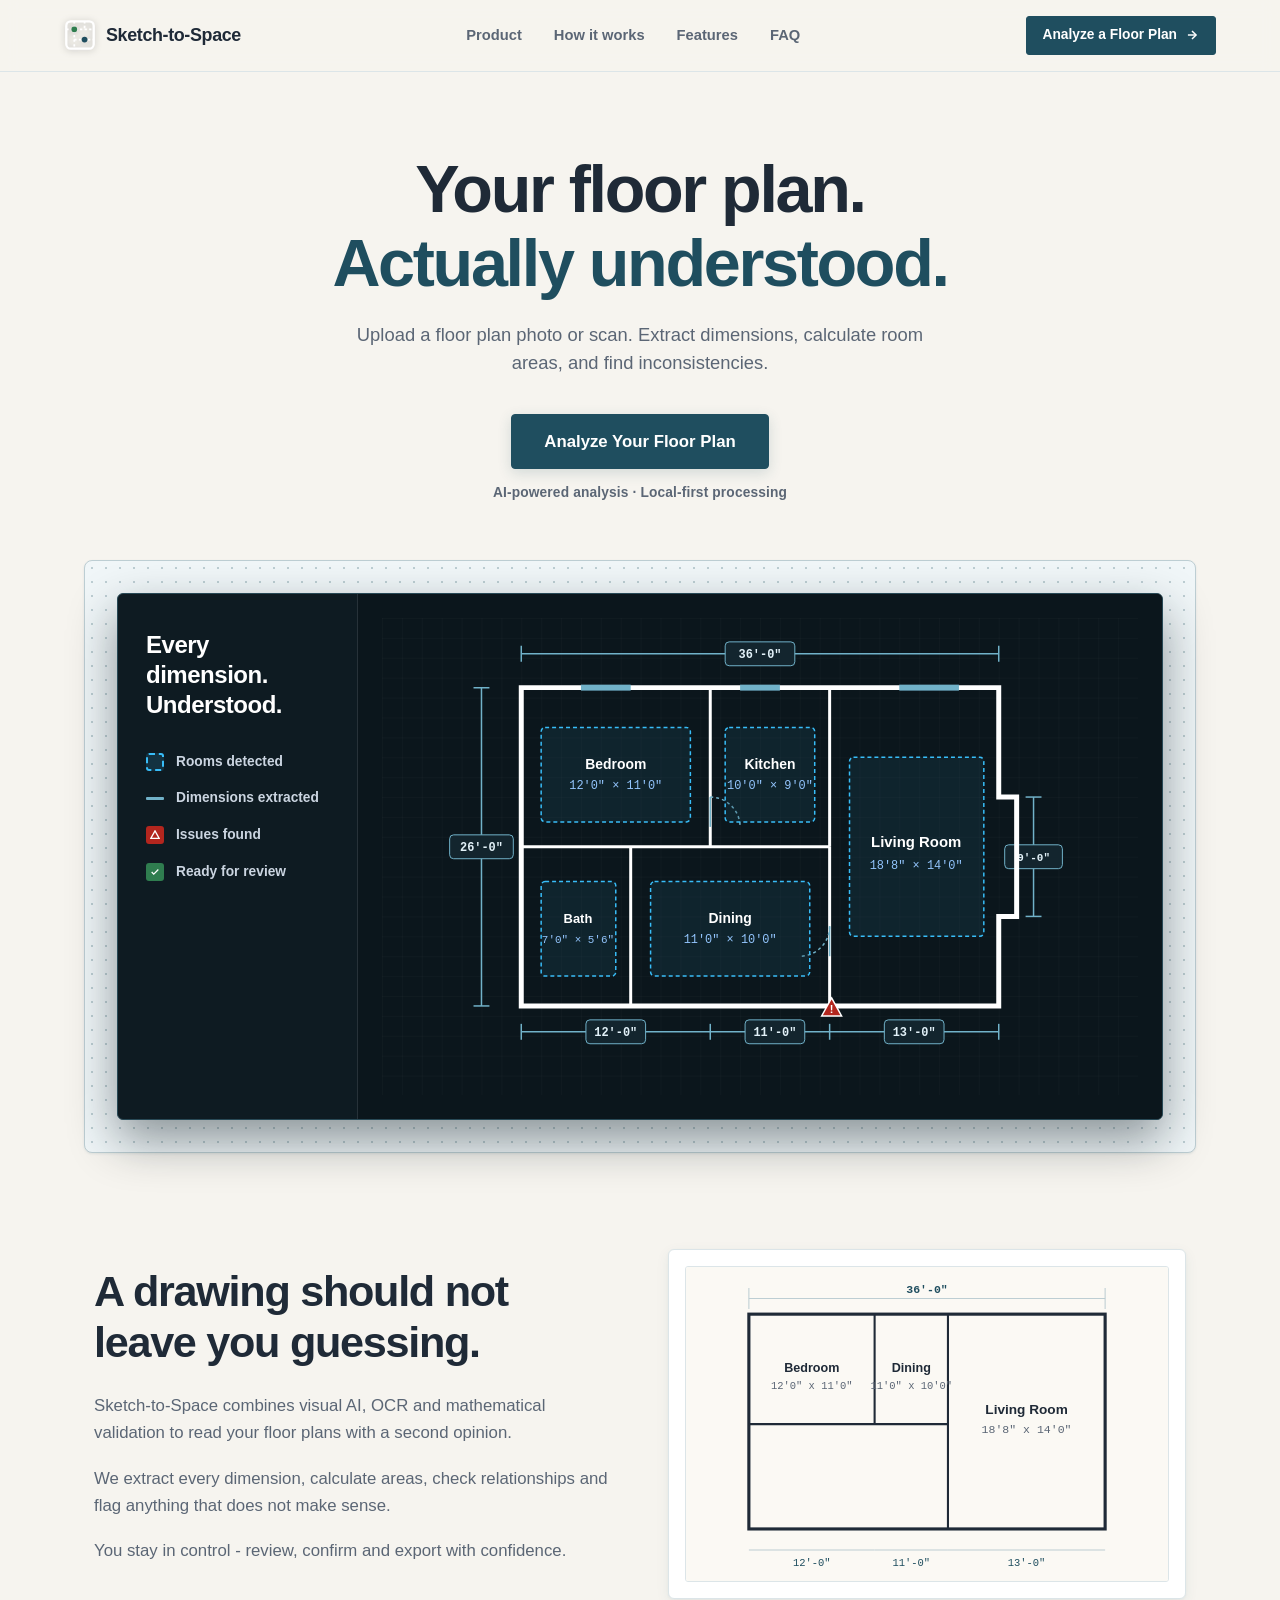
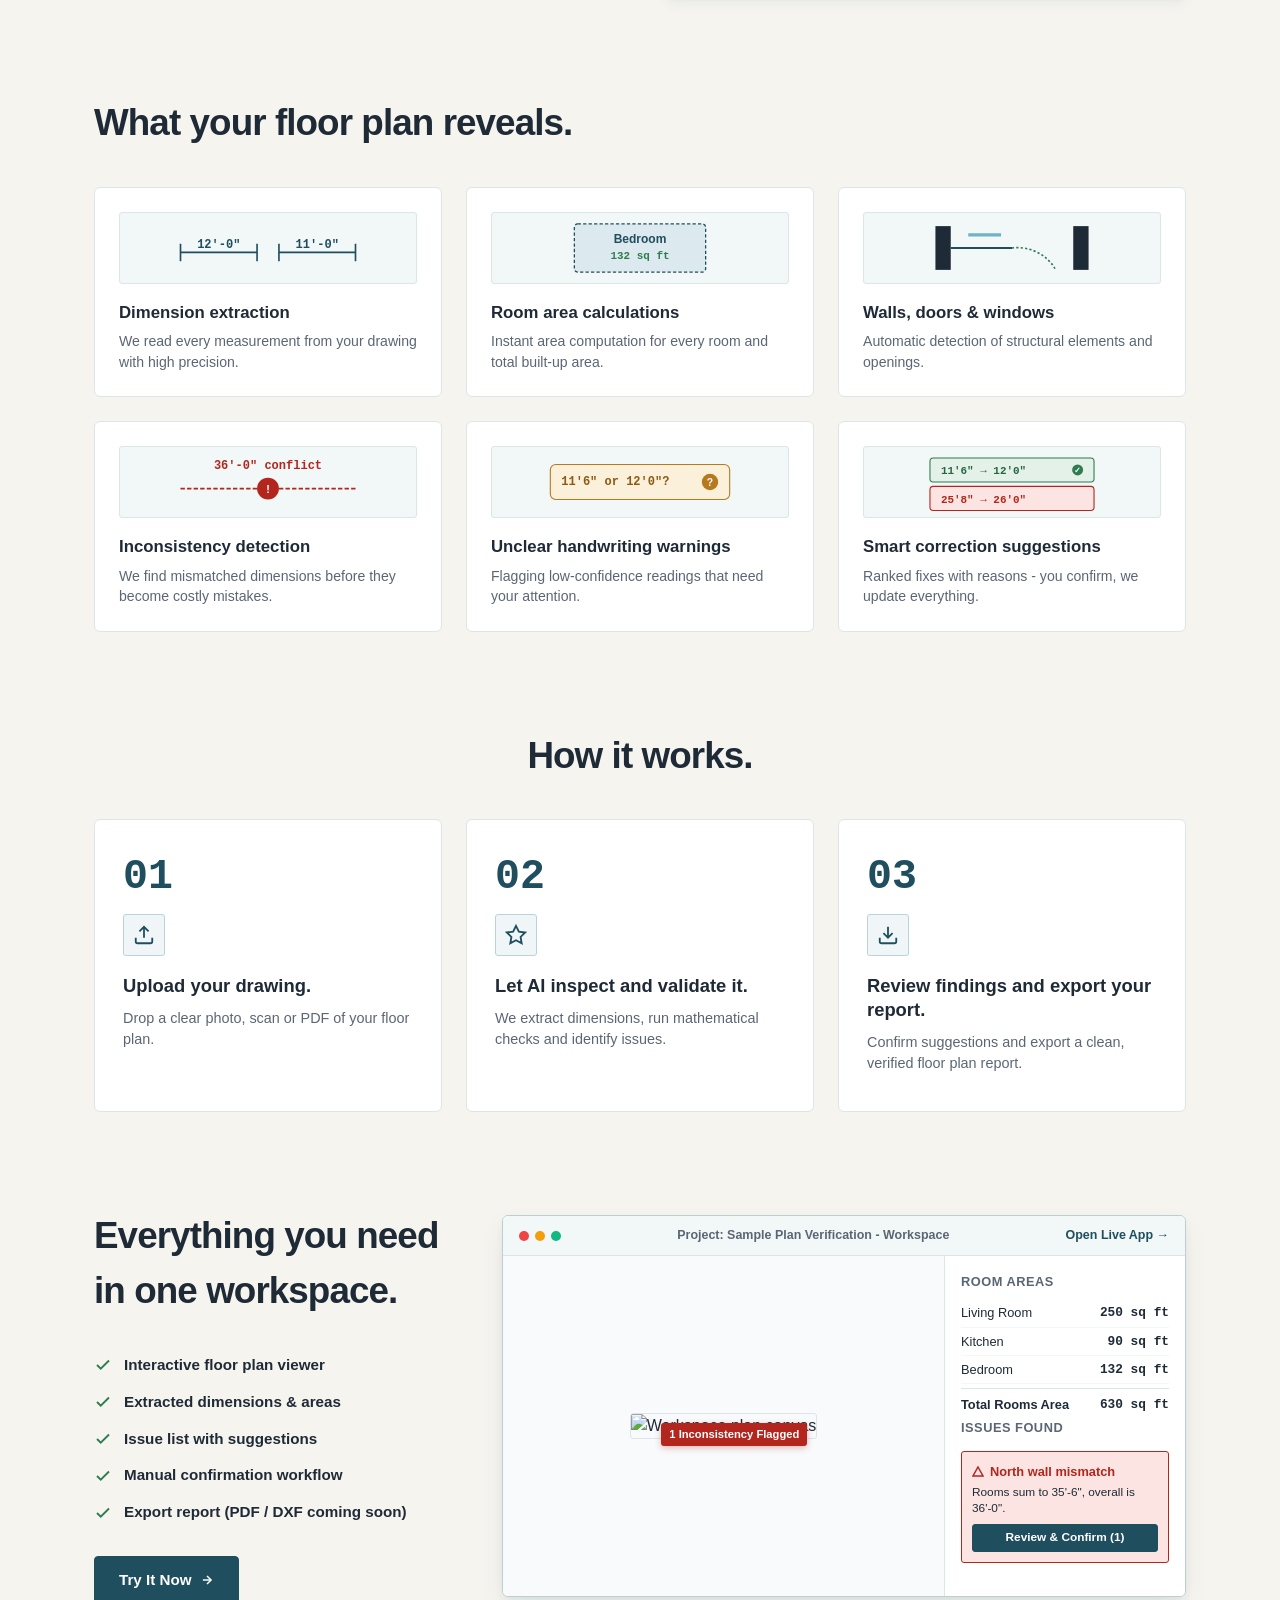
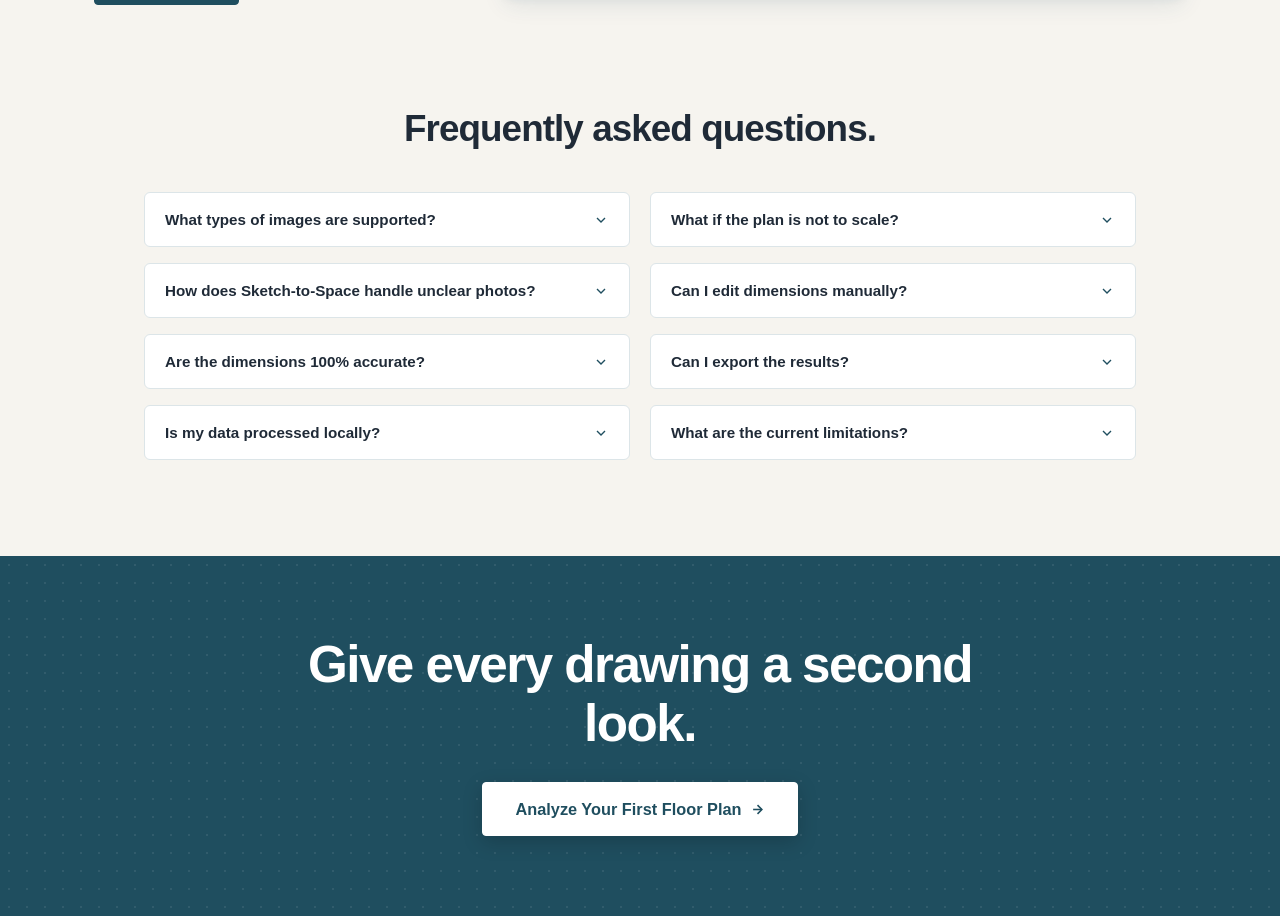
==== commit b2f33c98: "feat(ui): interactive verification workstation, landing page, and audit report" ====
--- a/frontend/index.html
+++ b/frontend/index.html
@@ -3,388 +3,614 @@
 <head>
   <meta charset="UTF-8">
   <meta name="viewport" content="width=device-width, initial-scale=1.0">
-  <title>Sketch-to-Space - Verified Floor Plans</title>
+  <title>Sketch-to-Space - AI-Powered Floor Plan Verification</title>
+  <meta name="description" content="Upload a floor plan photo or scan. Extract dimensions, calculate room areas, and find inconsistencies with deterministic mathematical verification.">
   <link rel="stylesheet" href="styles.css">
 </head>
-<body>
-  <a href="#workspace" class="skip-link">Skip to main content</a>
-
-  <!-- Header -->
-  <header class="app-header">
-    <div class="header-container">
-      <div class="brand">
-        <svg class="logo-icon" width="36" height="36" viewBox="0 0 28 28" fill="none" aria-hidden="true">
+<body class="landing-page-body">
+  <a href="#mainContent" class="skip-link">Skip to main content</a>
+
+  <!-- Top Navigation -->
+  <header class="landing-header">
+    <div class="landing-nav-container">
+      <a href="/" class="landing-brand" aria-label="Sketch-to-Space Home">
+        <svg class="logo-icon" width="32" height="32" viewBox="0 0 28 28" fill="none" aria-hidden="true">
           <rect x="2" y="2" width="24" height="24" rx="4" stroke="currentColor" stroke-width="2"/>
           <path d="M2 9H26M9 2V26M18 2V9M9 18H26" stroke="currentColor" stroke-width="1.5" stroke-dasharray="2 2"/>
-          <circle cx="9" cy="9" r="2.5" fill="#10b981"/>
-          <circle cx="18" cy="18" r="2.5" fill="#38bdf8"/>
+          <circle cx="9" cy="9" r="2.5" fill="#2F7D4F"/>
+          <circle cx="18" cy="18" r="2.5" fill="#1F4E5F"/>
         </svg>
-        <div class="brand-text">
-          <h1 class="brand-title">Sketch-to-Space</h1>
-          <p class="brand-tagline">Finds the dimension that does not add up, before it becomes a construction mistake.</p>
-        </div>
-      </div>
-      <div class="header-actions">
-        <button id="howItWorksBtn" class="btn btn-secondary">
-          <svg width="16" height="16" viewBox="0 0 24 24" fill="none" stroke="currentColor" stroke-width="2" aria-hidden="true"><circle cx="12" cy="12" r="10"></circle><path d="M9.09 9a3 3 0 0 1 5.83 1c0 2-3 3-3 3"></path><line x1="12" y1="17" x2="12.01" y2="17"></line></svg>
-          <span>How it works</span>
-        </button>
-        <button id="guidedDemoBtn" class="btn btn-primary">
-          <svg width="16" height="16" viewBox="0 0 24 24" fill="none" stroke="currentColor" stroke-width="2" aria-hidden="true"><polygon points="5 3 19 12 5 21 5 3"></polygon></svg>
-          <span>Guided demo</span>
+        <span class="landing-brand-title">Sketch-to-Space</span>
+      </a>
+
+      <nav id="landingNav" class="landing-nav" aria-label="Main Navigation">
+        <ul class="nav-links">
+          <li><a href="#product">Product</a></li>
+          <li><a href="#how-it-works">How it works</a></li>
+          <li><a href="#features">Features</a></li>
+          <li><a href="#faq">FAQ</a></li>
+        </ul>
+      </nav>
+
+      <div class="landing-header-cta">
+        <a href="/app.html" class="btn btn-primary landing-cta-btn">
+          <span>Analyze a Floor Plan</span>
+          <svg width="14" height="14" viewBox="0 0 24 24" fill="none" stroke="currentColor" stroke-width="2.5" aria-hidden="true"><line x1="5" y1="12" x2="19" y2="12"></line><polyline points="12 5 19 12 12 19"></polyline></svg>
+        </a>
+        <button id="mobileMenuBtn" class="mobile-menu-toggle" aria-label="Toggle navigation menu" aria-expanded="false">
+          <svg width="22" height="22" viewBox="0 0 24 24" fill="none" stroke="currentColor" stroke-width="2"><line x1="3" y1="12" x2="21" y2="12"></line><line x1="3" y1="6" x2="21" y2="6"></line><line x1="3" y1="18" x2="21" y2="18"></line></svg>
         </button>
       </div>
     </div>
   </header>
 
-  <!-- Main Container -->
-  <main class="app-main">
-    <!-- Plan Picker Section: Shows the 2 demo plans with their preview images -->
-    <section class="picker-section" aria-label="Sample floor plans">
-      <div class="section-header-row">
-        <div class="section-title-wrap">
-          <h2 class="section-title">
-            <svg class="section-title-icon" width="20" height="20" viewBox="0 0 24 24" fill="none" stroke="currentColor" stroke-width="2" aria-hidden="true"><path d="M14 2H6a2 2 0 0 0-2 2v16a2 2 0 0 0 2 2h12a2 2 0 0 0 2-2V8z"></path><polyline points="14 2 14 8 20 8"></polyline><line x1="16" y1="13" x2="8" y2="13"></line><line x1="16" y1="17" x2="8" y2="17"></line><polyline points="10 9 9 9 8 9"></polyline></svg>
-            <span>Select a Demo Plan</span>
-          </h2>
-          <span class="section-subtitle">Loaded locally from verified dataset - click a plan to inspect</span>
-        </div>
-        <button id="uploadOwnBtn" class="btn btn-outline">
-          <svg width="16" height="16" viewBox="0 0 24 24" fill="none" stroke="currentColor" stroke-width="2" aria-hidden="true"><path d="M21 15v4a2 2 0 0 1-2 2H5a2 2 0 0 1-2-2v-4"></path><polyline points="17 8 12 3 7 8"></polyline><line x1="12" y1="3" x2="12" y2="15"></line></svg>
-          <span>Upload your own</span>
-        </button>
-      </div>
-      <div id="samplesGrid" class="samples-grid" role="radiogroup" aria-label="Available floor plans">
-        <!-- Rendered dynamically by app.js: Synth 008 & Test 6 -->
-      </div>
-    </section>
-
-    <!-- Main Workspace -->
-    <div id="workspace" class="workspace-grid">
-      <!-- Left Column: Visual Inspector -->
-      <section class="visual-column" aria-label="Plan visual inspector">
-        <div class="card viewer-card">
-          <div class="tab-header" role="tablist">
-            <button id="tabPhoto" class="tab-btn active" role="tab" aria-selected="true" aria-controls="viewPhoto">
-              <svg width="15" height="15" viewBox="0 0 24 24" fill="none" stroke="currentColor" stroke-width="2" aria-hidden="true"><rect x="3" y="3" width="18" height="18" rx="2" ry="2"></rect><circle cx="8.5" cy="8.5" r="1.5"></circle><polyline points="21 15 16 10 5 21"></polyline></svg>
-              <span>Photo</span>
-            </button>
-            <button id="tabCorrected" class="tab-btn" role="tab" aria-selected="false" aria-controls="viewCorrected">
-              <svg width="15" height="15" viewBox="0 0 24 24" fill="none" stroke="currentColor" stroke-width="2" aria-hidden="true"><polygon points="12 2 2 7 12 12 22 7 12 2"></polygon><polyline points="2 17 12 22 22 17"></polyline><polyline points="2 12 12 17 22 12"></polyline></svg>
-              <span>Corrected plan</span>
-            </button>
-            <button id="tabSideBySide" class="tab-btn" role="tab" aria-selected="false" aria-controls="viewSideBySide">
-              <svg width="15" height="15" viewBox="0 0 24 24" fill="none" stroke="currentColor" stroke-width="2" aria-hidden="true"><rect x="3" y="3" width="18" height="18" rx="2"></rect><line x1="12" y1="3" x2="12" y2="21"></line></svg>
-              <span>Side by side</span>
-            </button>
-          </div>
-
-          <!-- Tab 1: Photo View -->
-          <div id="viewPhoto" class="tab-content active" role="tabpanel" aria-labelledby="tabPhoto">
-            <div id="imageStage" class="image-stage">
-              <div id="viewportTransform" class="viewport-transform">
-                <img id="planImage" class="plan-img" alt="Floor plan visual inspection" src="">
-                <svg id="boxesOverlay" class="boxes-overlay" aria-label="Transcribed dimension bounding boxes"></svg>
-                <div id="boxHoverChip" class="box-hover-chip" hidden></div>
-              </div>
-            </div>
-
-          </div>
-
-          <!-- Tab 2: Corrected SVG View -->
-          <div id="viewCorrected" class="tab-content" role="tabpanel" aria-labelledby="tabCorrected" hidden>
-            <div id="svgContainer" class="svg-stage">
-              <div class="stage-placeholder">Loading corrected schematic...</div>
-            </div>
-          </div>
-
-          <!-- Tab 3: Side-by-Side View -->
-          <div id="viewSideBySide" class="tab-content" role="tabpanel" aria-labelledby="tabSideBySide" hidden>
-            <div class="side-by-side-grid">
-              <div class="sbs-pane">
-                <div class="pane-label">Original Sketch</div>
-                <img id="sbsPlanImage" class="sbs-img" alt="Original floor plan" src="">
-              </div>
-              <div class="sbs-pane">
-                <div class="pane-label">Corrected Layout</div>
-                <div id="sbsSvgContainer" class="sbs-svg-wrapper"></div>
-              </div>
-            </div>
-          </div>
-        </div>
-      </section>
-
-      <!-- Right Column: Verification & Findings -->
-      <section class="findings-column" aria-label="Verification findings and corrections">
-        <!-- Summary Stats Bar: Contiguous Ruled Instrument Bay -->
-        <div class="summary-stats-bar" role="region" aria-label="Summary telemetry">
-          <div class="stat-cell stat-cell-labels">
-            <div class="stat-header">
-              <svg width="14" height="14" viewBox="0 0 24 24" fill="none" stroke="currentColor" stroke-width="2" aria-hidden="true"><path d="M20.59 13.41l-7.17 7.17a2 2 0 0 1-2.83 0L2 12V2h10l8.59 8.59a2 2 0 0 1 0 2.82z"></path><line x1="7" y1="7" x2="7.01" y2="7"></line></svg>
-              <span class="stat-label">Labels read</span>
-            </div>
-            <span id="statLabelsRead" class="stat-value">-</span>
-          </div>
-          <div class="stat-cell stat-cell-checkable">
-            <div class="stat-header">
-              <svg width="14" height="14" viewBox="0 0 24 24" fill="none" stroke="currentColor" stroke-width="2" aria-hidden="true"><path d="M12 22s8-4 8-10V5l-8-3-8 3v7c0 6 8 10 8 10z"></path></svg>
-              <span class="stat-label">Checkable</span>
-            </div>
-            <span id="statCheckable" class="stat-value">-</span>
-          </div>
-          <div class="stat-cell stat-cell-conflict">
-            <div class="stat-header">
-              <svg width="14" height="14" viewBox="0 0 24 24" fill="none" stroke="currentColor" stroke-width="2" aria-hidden="true"><circle cx="12" cy="12" r="10"></circle><line x1="12" y1="8" x2="12" y2="12"></line><line x1="12" y1="16" x2="12.01" y2="16"></line></svg>
-              <span class="stat-label">Conflicts</span>
-            </div>
-            <span id="statConflicts" class="stat-value">-</span>
-          </div>
-        </div>
-
-        <!-- Success/Undo Action Banner -->
-        <div id="actionBanner" class="action-banner" role="status" aria-live="polite" hidden>
-          <div class="banner-content">
-            <svg width="18" height="18" viewBox="0 0 24 24" fill="none" stroke="currentColor" stroke-width="2" aria-hidden="true"><polyline points="20 6 9 17 4 12"></polyline></svg>
-            <div id="bannerText" class="banner-text">Correction accepted.</div>
-          </div>
-          <button id="undoBtn" class="btn btn-sm btn-outline">Undo</button>
-        </div>
-
-        <!-- Unit Ambiguity Warning Panel -->
-        <div id="unitAmbigPanel" class="unit-warning-panel" hidden>
-          <div class="warning-header">
-            <svg width="18" height="18" viewBox="0 0 24 24" fill="none" stroke="currentColor" stroke-width="2" aria-hidden="true"><path d="M10.29 3.86L1.82 18a2 2 0 0 0 1.71 3h16.94a2 2 0 0 0 1.71-3L13.71 3.86a2 2 0 0 0-3.42 0z"></path><line x1="12" y1="9" x2="12" y2="13"></line><line x1="12" y1="17" x2="12.01" y2="17"></line></svg>
-            <h3>Unit Ambiguity Warnings</h3>
-          </div>
-          <div id="unitAmbigList" class="unit-warning-list"></div>
-        </div>
-
-        <!-- Conflicts Section -->
-        <div id="conflictsSection" class="conflicts-section">
-          <div id="conflictsContainer" class="conflicts-container">
-            <!-- Conflict cards populated dynamically -->
-          </div>
-        </div>
-
-        <!-- Empty State (No Conflicts) -->
-        <div id="cleanStateCard" class="card clean-card" hidden>
-          <div class="clean-icon">
-            <svg width="24" height="24" viewBox="0 0 24 24" fill="none" stroke="currentColor" stroke-width="2" aria-hidden="true"><polyline points="20 6 9 17 4 12"></polyline></svg>
-          </div>
-          <div class="clean-content">
-            <h3>No conflicts found among checkable values</h3>
-            <p id="cleanCoverageText" class="clean-subtext">All checkable dimension chains satisfy their checksum equations within tolerance.</p>
-          </div>
-        </div>
-
-        <!-- Lower Section: Areas & Envelopes -->
-        <div class="card areas-card">
-          <div class="card-header">
-            <h3>
-              <svg width="16" height="16" viewBox="0 0 24 24" fill="none" stroke="currentColor" stroke-width="2" aria-hidden="true"><rect x="3" y="3" width="18" height="18" rx="2"></rect><line x1="9" y1="3" x2="9" y2="21"></line><line x1="3" y1="9" x2="21" y2="9"></line></svg>
-              <span>Room Areas &amp; Boundary Envelopes</span>
-            </h3>
-            <span class="badge badge-accent">CAD Calculated</span>
-          </div>
-          <div class="areas-content">
-            <div class="envelope-summary-row">
-              <div class="env-item">
-                <span class="env-title">Sum of rooms read</span>
-                <span id="envSumRooms" class="env-val">-</span>
-              </div>
-              <div class="env-item">
-                <span class="env-title">Stated envelope</span>
-                <span id="envStated" class="env-val">-</span>
-                <span id="envStatedRatio" class="env-ratio">-</span>
-              </div>
-              <div class="env-item">
-                <span class="env-title">Chain-sum envelope</span>
-                <span id="envChainSum" class="env-val">-</span>
-                <span id="envChainRatio" class="env-ratio">-</span>
-              </div>
-            </div>
-            <div id="envelopeFlagBanner" class="envelope-flag-banner" hidden></div>
-            <div class="rooms-table-wrapper">
-              <table class="rooms-table">
-                <thead>
-                  <tr>
-                    <th>Room</th>
-                    <th>Dimensions</th>
-                    <th>Area (sq ft)</th>
-                    <th>Area (sq m)</th>
-                  </tr>
-                </thead>
-                <tbody id="roomsTableBody">
-                  <!-- Rooms populated dynamically -->
-                </tbody>
-              </table>
-            </div>
-          </div>
-        </div>
-
-        <!-- Lower Section: Coverage & Unverified -->
-        <div class="card coverage-card">
-          <div class="card-header">
-            <h3>
-              <svg width="16" height="16" viewBox="0 0 24 24" fill="none" stroke="currentColor" stroke-width="2" aria-hidden="true"><circle cx="12" cy="12" r="10"></circle><polyline points="12 6 12 12 16 14"></polyline></svg>
-              <span>Plan Verification Coverage</span>
-            </h3>
-            <span id="coverageHeaderBadge" class="badge badge-ok">100% Verified</span>
-          </div>
-          <div class="coverage-content">
-            <div class="progress-bar-wrapper">
-              <div class="progress-labels">
-                <span id="coverageBarText">Checkable dimensions</span>
-                <span id="coveragePercentText">0%</span>
-              </div>
-              <div class="progress-track">
-                <div id="coverageFill" class="progress-fill" style="width: 0%;"></div>
-              </div>
-            </div>
-
-            <details class="unverified-drawer">
-              <summary>
-                <span id="unverifiedSummaryText">Unverified labels (0)</span>
-              </summary>
-              <div id="unverifiedList" class="unverified-list"></div>
-            </details>
-          </div>
-        </div>
-
-        <!-- Hard Limitations Note (Always Visible) -->
-        <div class="limitations-note">
-          <div class="limitations-icon">
-            <svg width="20" height="20" viewBox="0 0 24 24" fill="none" stroke="currentColor" stroke-width="2" aria-hidden="true"><circle cx="12" cy="12" r="10"></circle><line x1="12" y1="16" x2="12" y2="12"></line><line x1="12" y1="8" x2="12.01" y2="8"></line></svg>
-          </div>
-          <div class="limitations-body">
-            <strong>Important Limitations:</strong>
-            Labels with no redundancy cannot be checked. Errors smaller than the wall allowance are not flagged. Two errors that cancel out are not detected. Real plans are read by a small local model, so unverified values need a human look.
-          </div>
-        </div>
-      </section>
-    </div>
+  <main id="mainContent">
+    <!-- 1. Hero Section -->
+    <section class="landing-hero" aria-labelledby="heroTitle">
+      <div class="hero-container">
+        <h1 id="heroTitle" class="hero-headline">
+          Your floor plan.<br>
+          <span class="hero-accent">Actually understood.</span>
+        </h1>
+        <p class="hero-supporting">
+          Upload a floor plan photo or scan. Extract dimensions, calculate room areas, and find inconsistencies.
+        </p>
+        <div class="hero-action-group">
+          <a href="/app.html" class="btn btn-primary btn-hero">
+            <span>Analyze Your Floor Plan</span>
+          </a>
+          <p class="hero-badge-note">
+            AI-powered analysis &middot; Local-first processing
+          </p>
+        </div>
+      </div>
+    </section>
+
+    <!-- 2. Main Architectural Showcase -->
+    <section id="product" class="showcase-section" aria-label="Floor plan inspection showcase">
+      <div class="showcase-outer-frame">
+        <div class="showcase-cad-board">
+          <div class="showcase-sidebar">
+            <h2 class="showcase-heading">Every dimension.<br>Understood.</h2>
+            <div class="showcase-legend-grid">
+              <div class="legend-entry">
+                <span class="legend-swatch swatch-room"></span>
+                <span>Rooms detected</span>
+              </div>
+              <div class="legend-entry">
+                <span class="legend-swatch swatch-dim"></span>
+                <span>Dimensions extracted</span>
+              </div>
+              <div class="legend-entry">
+                <span class="legend-swatch swatch-issue">
+                  <svg width="10" height="10" viewBox="0 0 24 24" fill="none" stroke="currentColor" stroke-width="3"><polygon points="12 2 22 20 2 20"></polygon></svg>
+                </span>
+                <span>Issues found</span>
+              </div>
+              <div class="legend-entry">
+                <span class="legend-swatch swatch-ready">
+                  <svg width="10" height="10" viewBox="0 0 24 24" fill="none" stroke="currentColor" stroke-width="3"><polyline points="20 6 9 17 4 12"></polyline></svg>
+                </span>
+                <span>Ready for review</span>
+              </div>
+            </div>
+          </div>
+
+          <div class="showcase-canvas-wrap">
+            <svg viewBox="0 0 760 480" class="showcase-floorplan-svg" aria-label="Interactive architectural floor plan showcase">
+              <defs>
+                <marker id="sc-arrow" markerWidth="6" markerHeight="6" refX="5" refY="3" orient="auto">
+                  <polygon points="0 0, 6 3, 0 6" fill="#1F4E5F"/>
+                </marker>
+                <marker id="sc-arrow-light" markerWidth="6" markerHeight="6" refX="5" refY="3" orient="auto">
+                  <polygon points="0 0, 6 3, 0 6" fill="#71B2C9"/>
+                </marker>
+              </defs>
+
+              <!-- Drafting Grid Background -->
+              <pattern id="cadGrid" width="20" height="20" patternUnits="userSpaceOnUse">
+                <path d="M 20 0 L 0 0 0 20" fill="none" stroke="rgba(255,255,255,0.04)" stroke-width="1"/>
+              </pattern>
+              <rect width="100%" height="100%" fill="url(#cadGrid)" />
+
+              <!-- Outer Boundary Dimension String: Top 36'-0" -->
+              <line x1="140" y1="36" x2="620" y2="36" stroke="#71B2C9" stroke-width="1.5"/>
+              <line x1="140" y1="28" x2="140" y2="44" stroke="#71B2C9" stroke-width="1.5"/>
+              <line x1="620" y1="28" x2="620" y2="44" stroke="#71B2C9" stroke-width="1.5"/>
+              <rect x="345" y="24" width="70" height="24" rx="4" fill="#13252E" stroke="#71B2C9" stroke-width="1"/>
+              <text x="380" y="40" fill="#E2F1F8" font-size="12" font-family="monospace" font-weight="700" text-anchor="middle">36'-0"</text>
+
+              <!-- Outer Boundary Dimension String: Left 26'-0" -->
+              <line x1="100" y1="70" x2="100" y2="390" stroke="#71B2C9" stroke-width="1.5"/>
+              <line x1="92" y1="70" x2="108" y2="70" stroke="#71B2C9" stroke-width="1.5"/>
+              <line x1="92" y1="390" x2="108" y2="390" stroke="#71B2C9" stroke-width="1.5"/>
+              <rect x="68" y="218" width="64" height="24" rx="4" fill="#13252E" stroke="#71B2C9" stroke-width="1"/>
+              <text x="100" y="234" fill="#E2F1F8" font-size="12" font-family="monospace" font-weight="700" text-anchor="middle">26'-0"</text>
+
+              <!-- Outer Boundary Dimension String: Right 9'-0" -->
+              <line x1="655" y1="180" x2="655" y2="300" stroke="#71B2C9" stroke-width="1.5"/>
+              <line x1="647" y1="180" x2="663" y2="180" stroke="#71B2C9" stroke-width="1.5"/>
+              <line x1="647" y1="300" x2="663" y2="300" stroke="#71B2C9" stroke-width="1.5"/>
+              <rect x="626" y="228" width="58" height="24" rx="4" fill="#13252E" stroke="#71B2C9" stroke-width="1"/>
+              <text x="655" y="244" fill="#E2F1F8" font-size="11" font-family="monospace" font-weight="700" text-anchor="middle">9'-0"</text>
+
+              <!-- Exterior Walls (Heavy outline) -->
+              <path d="M 140 70 L 620 70 L 620 180 L 638 180 L 638 300 L 620 300 L 620 390 L 140 390 Z" fill="none" stroke="#FFFFFF" stroke-width="5" stroke-linejoin="miter"/>
+
+              <!-- Interior Room Partition Walls -->
+              <line x1="330" y1="70" x2="330" y2="230" stroke="#FFFFFF" stroke-width="3"/>
+              <line x1="450" y1="70" x2="450" y2="230" stroke="#FFFFFF" stroke-width="3"/>
+              <line x1="140" y1="230" x2="450" y2="230" stroke="#FFFFFF" stroke-width="3"/>
+              <line x1="250" y1="230" x2="250" y2="390" stroke="#FFFFFF" stroke-width="3"/>
+              <line x1="450" y1="230" x2="450" y2="390" stroke="#FFFFFF" stroke-width="3"/>
+
+              <!-- Door swings -->
+              <path d="M 330 180 A 30 30 0 0 1 360 210" fill="none" stroke="#71B2C9" stroke-width="1.5" stroke-dasharray="3 3"/>
+              <line x1="330" y1="180" x2="330" y2="210" stroke="#71B2C9" stroke-width="1.5"/>
+
+              <path d="M 450 310 A 30 30 0 0 1 420 340" fill="none" stroke="#71B2C9" stroke-width="1.5" stroke-dasharray="3 3"/>
+              <line x1="450" y1="310" x2="450" y2="340" stroke="#71B2C9" stroke-width="1.5"/>
+
+              <!-- Window symbols -->
+              <rect x="200" y="67" width="50" height="6" fill="#71B2C9"/>
+              <rect x="360" y="67" width="40" height="6" fill="#71B2C9"/>
+              <rect x="520" y="67" width="60" height="6" fill="#71B2C9"/>
+
+              <!-- Room 1: Bedroom -->
+              <g transform="translate(160, 110)">
+                <rect x="0" y="0" width="150" height="95" rx="4" fill="rgba(31,78,95,0.25)" stroke="#38BDF8" stroke-width="1.5" stroke-dasharray="4 3"/>
+                <text x="75" y="42" fill="#FFFFFF" font-size="14" font-weight="700" text-anchor="middle">Bedroom</text>
+                <text x="75" y="62" fill="#93C5FD" font-size="12" font-family="monospace" text-anchor="middle">12'0" &times; 11'0"</text>
+              </g>
+
+              <!-- Room 2: Kitchen -->
+              <g transform="translate(345, 110)">
+                <rect x="0" y="0" width="90" height="95" rx="4" fill="rgba(31,78,95,0.25)" stroke="#38BDF8" stroke-width="1.5" stroke-dasharray="4 3"/>
+                <text x="45" y="42" fill="#FFFFFF" font-size="14" font-weight="700" text-anchor="middle">Kitchen</text>
+                <text x="45" y="62" fill="#93C5FD" font-size="12" font-family="monospace" text-anchor="middle">10'0" &times; 9'0"</text>
+              </g>
+
+              <!-- Room 3: Living Room -->
+              <g transform="translate(470, 140)">
+                <rect x="0" y="0" width="135" height="180" rx="4" fill="rgba(31,78,95,0.25)" stroke="#38BDF8" stroke-width="1.5" stroke-dasharray="4 3"/>
+                <text x="67" y="90" fill="#FFFFFF" font-size="15" font-weight="700" text-anchor="middle">Living Room</text>
+                <text x="67" y="112" fill="#93C5FD" font-size="12" font-family="monospace" text-anchor="middle">18'8" &times; 14'0"</text>
+              </g>
+
+              <!-- Room 4: Bath -->
+              <g transform="translate(160, 265)">
+                <rect x="0" y="0" width="75" height="95" rx="4" fill="rgba(31,78,95,0.25)" stroke="#38BDF8" stroke-width="1.5" stroke-dasharray="4 3"/>
+                <text x="37" y="42" fill="#FFFFFF" font-size="13" font-weight="700" text-anchor="middle">Bath</text>
+                <text x="37" y="62" fill="#93C5FD" font-size="11" font-family="monospace" text-anchor="middle">7'0" &times; 5'6"</text>
+              </g>
+
+              <!-- Room 5: Dining -->
+              <g transform="translate(270, 265)">
+                <rect x="0" y="0" width="160" height="95" rx="4" fill="rgba(31,78,95,0.25)" stroke="#38BDF8" stroke-width="1.5" stroke-dasharray="4 3"/>
+                <text x="80" y="42" fill="#FFFFFF" font-size="14" font-weight="700" text-anchor="middle">Dining</text>
+                <text x="80" y="62" fill="#93C5FD" font-size="12" font-family="monospace" text-anchor="middle">11'0" &times; 10'0"</text>
+              </g>
+
+              <!-- Bottom Sub-dimensions: 12'-0" | 11'-0" | 13'-0" -->
+              <line x1="140" y1="416" x2="330" y2="416" stroke="#71B2C9" stroke-width="1.5"/>
+              <line x1="140" y1="408" x2="140" y2="424" stroke="#71B2C9" stroke-width="1.5"/>
+              <line x1="330" y1="408" x2="330" y2="424" stroke="#71B2C9" stroke-width="1.5"/>
+              <rect x="205" y="404" width="60" height="24" rx="4" fill="#13252E" stroke="#71B2C9" stroke-width="1"/>
+              <text x="235" y="420" fill="#E2F1F8" font-size="12" font-family="monospace" font-weight="700" text-anchor="middle">12'-0"</text>
+
+              <line x1="330" y1="416" x2="450" y2="416" stroke="#71B2C9" stroke-width="1.5"/>
+              <line x1="450" y1="408" x2="450" y2="424" stroke="#71B2C9" stroke-width="1.5"/>
+              <rect x="365" y="404" width="60" height="24" rx="4" fill="#13252E" stroke="#71B2C9" stroke-width="1"/>
+              <text x="395" y="420" fill="#E2F1F8" font-size="12" font-family="monospace" font-weight="700" text-anchor="middle">11'-0"</text>
+
+              <line x1="450" y1="416" x2="620" y2="416" stroke="#71B2C9" stroke-width="1.5"/>
+              <line x1="620" y1="408" x2="620" y2="424" stroke="#71B2C9" stroke-width="1.5"/>
+              <rect x="505" y="404" width="60" height="24" rx="4" fill="#13252E" stroke="#71B2C9" stroke-width="1"/>
+              <text x="535" y="420" fill="#E2F1F8" font-size="12" font-family="monospace" font-weight="700" text-anchor="middle">13'-0"</text>
+
+              <!-- Injected Inconsistency Warning Marker on the Partition Wall -->
+              <g transform="translate(442, 382)">
+                <polygon points="10,0 20,18 0,18" fill="#B3261E" stroke="#FFFFFF" stroke-width="1.5"/>
+                <text x="10" y="15" fill="#FFFFFF" font-size="11" font-weight="900" text-anchor="middle">!</text>
+              </g>
+            </svg>
+          </div>
+        </div>
+      </div>
+    </section>
+
+    <!-- 3. Editorial Introduction -->
+    <section class="editorial-section">
+      <div class="editorial-container">
+        <div class="editorial-text-col">
+          <h2 class="editorial-heading">A drawing should not leave you guessing.</h2>
+          <p class="editorial-p">
+            Sketch-to-Space combines visual AI, OCR and mathematical validation to read your floor plans with a second opinion.
+          </p>
+          <p class="editorial-p">
+            We extract every dimension, calculate areas, check relationships and flag anything that does not make sense.
+          </p>
+          <p class="editorial-p">
+            You stay in control - review, confirm and export with confidence.
+          </p>
+        </div>
+        <div class="editorial-visual-col">
+          <div class="paper-draft-card">
+            <svg viewBox="0 0 460 300" class="paper-draft-svg" aria-label="Floor plan schematic drawing">
+              <rect width="100%" height="100%" fill="#FBF9F4"/>
+              <!-- Grid lines -->
+              <line x1="60" y1="30" x2="400" y2="30" stroke="#BDCED3" stroke-width="1"/>
+              <line x1="60" y1="20" x2="60" y2="40" stroke="#BDCED3" stroke-width="1"/>
+              <line x1="400" y1="20" x2="400" y2="40" stroke="#BDCED3" stroke-width="1"/>
+              <text x="230" y="25" fill="#1F4E5F" font-size="11" font-family="monospace" font-weight="700" text-anchor="middle">36'-0"</text>
+
+              <!-- Wall Layout -->
+              <rect x="60" y="45" width="340" height="205" fill="none" stroke="#1F2A37" stroke-width="3"/>
+              <line x1="180" y1="45" x2="180" y2="150" stroke="#1F2A37" stroke-width="2"/>
+              <line x1="60" y1="150" x2="250" y2="150" stroke="#1F2A37" stroke-width="2"/>
+              <line x1="250" y1="45" x2="250" y2="250" stroke="#1F2A37" stroke-width="2"/>
+
+              <!-- Labels -->
+              <text x="120" y="100" fill="#1F2A37" font-size="12" font-weight="600" text-anchor="middle">Bedroom</text>
+              <text x="120" y="116" fill="#5B6675" font-size="10" font-family="monospace" text-anchor="middle">12'0" x 11'0"</text>
+
+              <text x="215" y="100" fill="#1F2A37" font-size="12" font-weight="600" text-anchor="middle">Dining</text>
+              <text x="215" y="116" fill="#5B6675" font-size="10" font-family="monospace" text-anchor="middle">11'0" x 10'0"</text>
+
+              <text x="325" y="140" fill="#1F2A37" font-size="13" font-weight="600" text-anchor="middle">Living Room</text>
+              <text x="325" y="158" fill="#5B6675" font-size="11" font-family="monospace" text-anchor="middle">18'8" x 14'0"</text>
+
+              <!-- Bottom Dimension Strings -->
+              <line x1="60" y1="270" x2="180" y2="270" stroke="#BDCED3" stroke-width="1"/>
+              <text x="120" y="285" fill="#1F4E5F" font-size="10" font-family="monospace" text-anchor="middle">12'-0"</text>
+
+              <line x1="180" y1="270" x2="250" y2="270" stroke="#BDCED3" stroke-width="1"/>
+              <text x="215" y="285" fill="#1F4E5F" font-size="10" font-family="monospace" text-anchor="middle">11'-0"</text>
+
+              <line x1="250" y1="270" x2="400" y2="270" stroke="#BDCED3" stroke-width="1"/>
+              <text x="325" y="285" fill="#1F4E5F" font-size="10" font-family="monospace" text-anchor="middle">13'-0"</text>
+            </svg>
+          </div>
+        </div>
+      </div>
+    </section>
+
+    <!-- 4. Feature Section -->
+    <section id="features" class="features-section" aria-labelledby="featuresTitle">
+      <div class="features-container">
+        <h2 id="featuresTitle" class="section-headline">What your floor plan reveals.</h2>
+
+        <div class="features-grid">
+          <!-- Feature 1: Dimension Extraction -->
+          <article class="feature-card">
+            <div class="micro-visual-box">
+              <svg viewBox="0 0 200 64" class="micro-svg">
+                <line x1="20" y1="36" x2="90" y2="36" stroke="#1F4E5F" stroke-width="1.5"/>
+                <line x1="20" y1="28" x2="20" y2="44" stroke="#1F4E5F" stroke-width="1.5"/>
+                <line x1="90" y1="28" x2="90" y2="44" stroke="#1F4E5F" stroke-width="1.5"/>
+                <text x="55" y="32" fill="#1F4E5F" font-size="11" font-family="monospace" font-weight="700" text-anchor="middle">12'-0"</text>
+
+                <line x1="110" y1="36" x2="180" y2="36" stroke="#1F4E5F" stroke-width="1.5"/>
+                <line x1="110" y1="28" x2="110" y2="44" stroke="#1F4E5F" stroke-width="1.5"/>
+                <line x1="180" y1="28" x2="180" y2="44" stroke="#1F4E5F" stroke-width="1.5"/>
+                <text x="145" y="32" fill="#1F4E5F" font-size="11" font-family="monospace" font-weight="700" text-anchor="middle">11'-0"</text>
+              </svg>
+            </div>
+            <h3 class="feature-title">Dimension extraction</h3>
+            <p class="feature-desc">We read every measurement from your drawing with high precision.</p>
+          </article>
+
+          <!-- Feature 2: Room Area Calculations -->
+          <article class="feature-card">
+            <div class="micro-visual-box">
+              <svg viewBox="0 0 200 64" class="micro-svg">
+                <rect x="40" y="10" width="120" height="44" rx="3" fill="#DCE9EE" stroke="#1F4E5F" stroke-width="1.2" stroke-dasharray="3 2"/>
+                <text x="100" y="27" fill="#1F4E5F" font-size="11" font-weight="700" text-anchor="middle">Bedroom</text>
+                <text x="100" y="42" fill="#2F7D4F" font-size="10" font-family="monospace" font-weight="700" text-anchor="middle">132 sq ft</text>
+              </svg>
+            </div>
+            <h3 class="feature-title">Room area calculations</h3>
+            <p class="feature-desc">Instant area computation for every room and total built-up area.</p>
+          </article>
+
+          <!-- Feature 3: Walls, Doors & Windows -->
+          <article class="feature-card">
+            <div class="micro-visual-box">
+              <svg viewBox="0 0 200 64" class="micro-svg">
+                <rect x="30" y="12" width="14" height="40" fill="#1F2A37"/>
+                <rect x="156" y="12" width="14" height="40" fill="#1F2A37"/>
+                <line x1="44" y1="32" x2="100" y2="32" stroke="#1F4E5F" stroke-width="2"/>
+                <path d="M 100 32 A 40 40 0 0 1 140 52" fill="none" stroke="#2F7D4F" stroke-width="1.5" stroke-dasharray="2 2"/>
+                <line x1="60" y1="20" x2="90" y2="20" stroke="#71B2C9" stroke-width="3"/>
+              </svg>
+            </div>
+            <h3 class="feature-title">Walls, doors &amp; windows</h3>
+            <p class="feature-desc">Automatic detection of structural elements and openings.</p>
+          </article>
+
+          <!-- Feature 4: Inconsistency Detection -->
+          <article class="feature-card">
+            <div class="micro-visual-box">
+              <svg viewBox="0 0 200 64" class="micro-svg">
+                <line x1="20" y1="38" x2="180" y2="38" stroke="#B3261E" stroke-width="1.5" stroke-dasharray="4 2"/>
+                <circle cx="100" cy="38" r="10" fill="#B3261E"/>
+                <text x="100" y="42" fill="#FFFFFF" font-size="10" font-weight="900" text-anchor="middle">!</text>
+                <text x="100" y="20" fill="#B3261E" font-size="11" font-family="monospace" font-weight="700" text-anchor="middle">36'-0" conflict</text>
+              </svg>
+            </div>
+            <h3 class="feature-title">Inconsistency detection</h3>
+            <p class="feature-desc">We find mismatched dimensions before they become costly mistakes.</p>
+          </article>
+
+          <!-- Feature 5: Unclear Handwriting Warnings -->
+          <article class="feature-card">
+            <div class="micro-visual-box">
+              <svg viewBox="0 0 200 64" class="micro-svg" aria-hidden="true">
+                <rect x="18" y="16" width="164" height="32" rx="5" fill="#FBF0D9" stroke="#B7791F" stroke-width="1"/>
+                <text x="28" y="32" fill="#8C5A14" font-size="11" font-family="ui-monospace, monospace" font-weight="700" dominant-baseline="central">11'6" or 12'0"?</text>
+                <circle cx="164" cy="32" r="7.5" fill="#B7791F"/>
+                <text x="164" y="32" fill="#FFFFFF" font-size="9.5" font-weight="700" text-anchor="middle" dominant-baseline="central">?</text>
+              </svg>
+            </div>
+            <h3 class="feature-title">Unclear handwriting warnings</h3>
+            <p class="feature-desc">Flagging low-confidence readings that need your attention.</p>
+          </article>
+
+          <!-- Feature 6: Smart Correction Suggestions -->
+          <article class="feature-card">
+            <div class="micro-visual-box">
+              <svg viewBox="0 0 200 64" class="micro-svg">
+                <rect x="25" y="10" width="150" height="22" rx="3" fill="#E3F1E8" stroke="#2F7D4F" stroke-width="1"/>
+                <text x="35" y="25" fill="#266741" font-size="10" font-family="monospace" font-weight="700">11'6" &rarr; 12'0"</text>
+                <circle cx="160" cy="21" r="5" fill="#2F7D4F"/>
+                <text x="160" y="24" fill="#FFFFFF" font-size="7" font-weight="900" text-anchor="middle">&#10003;</text>
+
+                <rect x="25" y="36" width="150" height="22" rx="3" fill="#FBE4E1" stroke="#B3261E" stroke-width="1"/>
+                <text x="35" y="51" fill="#B3261E" font-size="10" font-family="monospace" font-weight="700">25'8" &rarr; 26'0"</text>
+              </svg>
+            </div>
+            <h3 class="feature-title">Smart correction suggestions</h3>
+            <p class="feature-desc">Ranked fixes with reasons - you confirm, we update everything.</p>
+          </article>
+        </div>
+      </div>
+    </section>
+
+
+
+    <!-- 6. How It Works -->
+    <section id="how-it-works" class="steps-section" aria-labelledby="stepsTitle">
+      <div class="steps-container">
+        <h2 id="stepsTitle" class="section-headline centered-headline">How it works.</h2>
+
+        <div class="steps-row">
+          <!-- Step 01 -->
+          <div class="step-card">
+            <div class="step-num">01</div>
+            <div class="step-icon-wrap" aria-hidden="true">
+              <svg width="22" height="22" viewBox="0 0 24 24" fill="none" stroke="currentColor" stroke-width="2"><path d="M21 15v4a2 2 0 0 1-2 2H5a2 2 0 0 1-2-2v-4"></path><polyline points="17 8 12 3 7 8"></polyline><line x1="12" y1="3" x2="12" y2="15"></line></svg>
+            </div>
+            <h3 class="step-title">Upload your drawing.</h3>
+            <p class="step-desc">Drop a clear photo, scan or PDF of your floor plan.</p>
+          </div>
+
+          <!-- Step 02 -->
+          <div class="step-card">
+            <div class="step-num">02</div>
+            <div class="step-icon-wrap" aria-hidden="true">
+              <svg width="22" height="22" viewBox="0 0 24 24" fill="none" stroke="currentColor" stroke-width="2"><polygon points="12 2 15.09 8.26 22 9.27 17 14.14 18.18 21.02 12 17.77 5.82 21.02 7 14.14 2 9.27 8.91 8.26 12 2"></polygon></svg>
+            </div>
+            <h3 class="step-title">Let AI inspect and validate it.</h3>
+            <p class="step-desc">We extract dimensions, run mathematical checks and identify issues.</p>
+          </div>
+
+          <!-- Step 03 -->
+          <div class="step-card">
+            <div class="step-num">03</div>
+            <div class="step-icon-wrap" aria-hidden="true">
+              <svg width="22" height="22" viewBox="0 0 24 24" fill="none" stroke="currentColor" stroke-width="2"><path d="M21 15v4a2 2 0 0 1-2 2H5a2 2 0 0 1-2-2v-4"></path><polyline points="7 10 12 15 17 10"></polyline><line x1="12" y1="15" x2="12" y2="3"></line></svg>
+            </div>
+            <h3 class="step-title">Review findings and export your report.</h3>
+            <p class="step-desc">Confirm suggestions and export a clean, verified floor plan report.</p>
+          </div>
+        </div>
+      </div>
+    </section>
+
+    <!-- 7. Product Workspace Preview -->
+    <section class="workspace-preview-section">
+      <div class="workspace-preview-container">
+        <div class="workspace-preview-text">
+          <h2 class="section-headline">Everything you need in one workspace.</h2>
+          <ul class="preview-bullets">
+            <li>
+              <svg width="18" height="18" viewBox="0 0 24 24" fill="none" stroke="#2F7D4F" stroke-width="2.5"><polyline points="20 6 9 17 4 12"></polyline></svg>
+              <span>Interactive floor plan viewer</span>
+            </li>
+            <li>
+              <svg width="18" height="18" viewBox="0 0 24 24" fill="none" stroke="#2F7D4F" stroke-width="2.5"><polyline points="20 6 9 17 4 12"></polyline></svg>
+              <span>Extracted dimensions &amp; areas</span>
+            </li>
+            <li>
+              <svg width="18" height="18" viewBox="0 0 24 24" fill="none" stroke="#2F7D4F" stroke-width="2.5"><polyline points="20 6 9 17 4 12"></polyline></svg>
+              <span>Issue list with suggestions</span>
+            </li>
+            <li>
+              <svg width="18" height="18" viewBox="0 0 24 24" fill="none" stroke="#2F7D4F" stroke-width="2.5"><polyline points="20 6 9 17 4 12"></polyline></svg>
+              <span>Manual confirmation workflow</span>
+            </li>
+            <li>
+              <svg width="18" height="18" viewBox="0 0 24 24" fill="none" stroke="#2F7D4F" stroke-width="2.5"><polyline points="20 6 9 17 4 12"></polyline></svg>
+              <span>Export report (PDF / DXF coming soon)</span>
+            </li>
+          </ul>
+
+          <div class="preview-action-row">
+            <a href="/app.html" class="btn btn-primary">
+              <span>Try It Now</span>
+              <svg width="14" height="14" viewBox="0 0 24 24" fill="none" stroke="currentColor" stroke-width="2.5"><line x1="5" y1="12" x2="19" y2="12"></line><polyline points="12 5 19 12 12 19"></polyline></svg>
+            </a>
+          </div>
+        </div>
+
+        <div class="workspace-mockup-wrapper">
+          <div class="workspace-mockup-window">
+            <div class="mockup-header-bar">
+              <div class="mockup-dots">
+                <span class="dot"></span><span class="dot"></span><span class="dot"></span>
+              </div>
+              <span class="mockup-title">Project: Sample Plan Verification - Workspace</span>
+              <a href="/app.html" class="mockup-open-btn">Open Live App &rarr;</a>
+            </div>
+            <div class="mockup-body-split">
+              <!-- Left Mini Canvas -->
+              <div class="mockup-canvas">
+                <div class="mockup-plan-preview">
+                  <img src="/static/sketches/synth/synth_008.png" alt="Workspace plan canvas" class="mockup-plan-img">
+                  <div class="mockup-tag-badge">1 Inconsistency Flagged</div>
+                </div>
+              </div>
+              <!-- Right Mini Inspector -->
+              <div class="mockup-panel">
+                <div class="mockup-section-title">Room Areas</div>
+                <div class="mockup-row">
+                  <span>Living Room</span><span class="mono">250 sq ft</span>
+                </div>
+                <div class="mockup-row">
+                  <span>Kitchen</span><span class="mono">90 sq ft</span>
+                </div>
+                <div class="mockup-row">
+                  <span>Bedroom</span><span class="mono">132 sq ft</span>
+                </div>
+                <div class="mockup-row total-row">
+                  <strong>Total Rooms Area</strong><strong class="mono">630 sq ft</strong>
+                </div>
+
+                <div class="mockup-section-title mt-4">Issues Found</div>
+                <div class="mockup-issue-box">
+                  <div class="issue-pill-title">
+                    <svg width="12" height="12" viewBox="0 0 24 24" fill="none" stroke="#B3261E" stroke-width="3"><polygon points="12 2 22 20 2 20"></polygon></svg>
+                    <span>North wall mismatch</span>
+                  </div>
+                  <p class="issue-sub">Rooms sum to 35'-6", overall is 36'-0".</p>
+                  <a href="/app.html" class="btn btn-sm btn-primary issue-action-btn">Review &amp; Confirm (1)</a>
+                </div>
+              </div>
+            </div>
+          </div>
+        </div>
+      </div>
+    </section>
+
+    <!-- 8. Frequently Asked Questions -->
+    <section id="faq" class="faq-section" aria-labelledby="faqTitle">
+      <div class="faq-container">
+        <h2 id="faqTitle" class="section-headline centered-headline">Frequently asked questions.</h2>
+
+        <div class="faq-columns">
+          <!-- Column 1 -->
+          <div class="faq-col">
+            <div class="faq-item">
+              <button class="faq-trigger" aria-expanded="false">
+                <span>What types of images are supported?</span>
+                <svg class="chevron" width="16" height="16" viewBox="0 0 24 24" fill="none" stroke="currentColor" stroke-width="2"><polyline points="6 9 12 15 18 9"></polyline></svg>
+              </button>
+              <div class="faq-content">
+                <p>Sketch-to-Space supports PNG, JPG, JPEG photos, scans, and architectural drawings. High-resolution photos taken straight-on under even lighting provide the cleanest OCR results.</p>
+              </div>
+            </div>
+
+            <div class="faq-item">
+              <button class="faq-trigger" aria-expanded="false">
+                <span>How does Sketch-to-Space handle unclear photos?</span>
+                <svg class="chevron" width="16" height="16" viewBox="0 0 24 24" fill="none" stroke="currentColor" stroke-width="2"><polyline points="6 9 12 15 18 9"></polyline></svg>
+              </button>
+              <div class="faq-content">
+                <p>When handwriting is ambiguous or smudged, our pipeline flags it as a low-confidence reading and suggests candidate fixes for your review. We never guess silently.</p>
+              </div>
+            </div>
+
+            <div class="faq-item">
+              <button class="faq-trigger" aria-expanded="false">
+                <span>Are the dimensions 100% accurate?</span>
+                <svg class="chevron" width="16" height="16" viewBox="0 0 24 24" fill="none" stroke="currentColor" stroke-width="2"><polyline points="6 9 12 15 18 9"></polyline></svg>
+              </button>
+              <div class="faq-content">
+                <p>AI extracts candidate numbers, but verification is executed with a deterministic mathematical solver. Dimension loops must satisfy linear equations before they are verified.</p>
+              </div>
+            </div>
+
+            <div class="faq-item">
+              <button class="faq-trigger" aria-expanded="false">
+                <span>Is my data processed locally?</span>
+                <svg class="chevron" width="16" height="16" viewBox="0 0 24 24" fill="none" stroke="currentColor" stroke-width="2"><polyline points="6 9 12 15 18 9"></polyline></svg>
+              </button>
+              <div class="faq-content">
+                <p>Yes. Sketch-to-Space operates on an offline-first architecture. Blueprints and sketches stay on your workstation and are never transmitted to third-party cloud APIs.</p>
+              </div>
+            </div>
+          </div>
+
+          <!-- Column 2 -->
+          <div class="faq-col">
+            <div class="faq-item">
+              <button class="faq-trigger" aria-expanded="false">
+                <span>What if the plan is not to scale?</span>
+                <svg class="chevron" width="16" height="16" viewBox="0 0 24 24" fill="none" stroke="currentColor" stroke-width="2"><polyline points="6 9 12 15 18 9"></polyline></svg>
+              </button>
+              <div class="faq-content">
+                <p>Sketch-to-Space reads written numerical annotations rather than relying solely on pixel rulers. As long as numbers are written, mathematical cross-checks will validate them.</p>
+              </div>
+            </div>
+
+            <div class="faq-item">
+              <button class="faq-trigger" aria-expanded="false">
+                <span>Can I edit dimensions manually?</span>
+                <svg class="chevron" width="16" height="16" viewBox="0 0 24 24" fill="none" stroke="currentColor" stroke-width="2"><polyline points="6 9 12 15 18 9"></polyline></svg>
+              </button>
+              <div class="faq-content">
+                <p>Yes. The inspection workspace allows you to accept ranked fix suggestions with one click or manually update values to immediately recalculate the entire dimension chain.</p>
+              </div>
+            </div>
+
+            <div class="faq-item">
+              <button class="faq-trigger" aria-expanded="false">
+                <span>Can I export the results?</span>
+                <svg class="chevron" width="16" height="16" viewBox="0 0 24 24" fill="none" stroke="currentColor" stroke-width="2"><polyline points="6 9 12 15 18 9"></polyline></svg>
+              </button>
+              <div class="faq-content">
+                <p>Yes. You can export a clean, corrected SVG layout along with comprehensive audit findings and room area tables directly from the application workspace.</p>
+              </div>
+            </div>
+
+            <div class="faq-item">
+              <button class="faq-trigger" aria-expanded="false">
+                <span>What are the current limitations?</span>
+                <svg class="chevron" width="16" height="16" viewBox="0 0 24 24" fill="none" stroke="currentColor" stroke-width="2"><polyline points="6 9 12 15 18 9"></polyline></svg>
+              </button>
+              <div class="faq-content">
+                <p>Labels with no redundancy cannot be checked. Errors smaller than wall allowances are not flagged. Unverified values are highlighted so a human reviewer can verify them.</p>
+              </div>
+            </div>
+          </div>
+        </div>
+      </div>
+    </section>
+
+    <!-- 9. Closing CTA Section -->
+    <section class="closing-cta-section" aria-labelledby="closingCtaTitle">
+      <div class="closing-cta-container">
+        <h2 id="closingCtaTitle" class="closing-headline">Give every drawing a second look.</h2>
+        <a href="/app.html" class="btn btn-primary btn-closing">
+          <span>Analyze Your First Floor Plan</span>
+          <svg width="15" height="15" viewBox="0 0 24 24" fill="none" stroke="currentColor" stroke-width="2.5"><line x1="5" y1="12" x2="19" y2="12"></line><polyline points="12 5 19 12 12 19"></polyline></svg>
+        </a>
+      </div>
+    </section>
   </main>
 
-  <!-- Upload Dialog (Drop Zone) -->
-  <dialog id="uploadModal" class="modal-dialog">
-    <div class="modal-content">
-      <div class="modal-header">
-        <h3>Upload Floor Plan Sketch</h3>
-        <button id="closeUploadModalBtn" class="btn-close" aria-label="Close dialog">&times;</button>
-      </div>
-      <div class="modal-body">
-        <div id="dropZone" class="drop-zone">
-          <svg width="40" height="40" viewBox="0 0 24 24" fill="none" stroke="currentColor" stroke-width="1.5"><path d="M21 15v4a2 2 0 0 1-2 2H5a2 2 0 0 1-2-2v-4"></path><polyline points="17 8 12 3 7 8"></polyline><line x1="12" y1="3" x2="12" y2="15"></line></svg>
-          <p>Drag and drop a plan image, or click to browse</p>
-          <span class="file-hint">JPG, PNG, JPEG scans or photos</span>
-          <input type="file" id="fileInput" accept="image/*" hidden>
-        </div>
-        <div id="uploadStatusBox" class="info-callout" hidden>
-          <strong id="uploadStatusTitle"></strong>
-          <p id="uploadStatusDesc"></p>
-        </div>
-      </div>
-      <div class="modal-footer">
-        <button id="submitUploadBtn" class="btn btn-primary">Process with Gemma</button>
-        <button id="cancelUploadBtn" class="btn btn-ghost">Cancel</button>
-      </div>
-    </div>
-  </dialog>
-
-  <!-- How It Works Dialog -->
-  <dialog id="howItWorksModal" class="modal-dialog modal-wide">
-    <div class="modal-content">
-      <div class="modal-header">
-        <h3>How Sketch-to-Space Works</h3>
-        <button id="closeHowItWorksBtn" class="btn-close" aria-label="Close dialog">&times;</button>
-      </div>
-      <div class="modal-body">
-        <p class="dialog-lead">The central architecture separates machine perception from mathematical verification: <strong>AI understands, code verifies.</strong></p>
-
-        <!-- Inline SVG Pipeline Flow Diagram -->
-        <div class="diagram-wrapper">
-          <svg viewBox="0 0 860 210" width="100%" height="auto" class="pipeline-diagram" aria-label="System architecture diagram">
-            <!-- Stage 1 -->
-            <rect x="20" y="30" width="160" height="120" rx="8" fill="#FFFFFF" stroke="#1F4E5F" stroke-width="2"/>
-            <text x="100" y="65" fill="#1F4E5F" font-size="14" font-weight="700" text-anchor="middle">1. Photo Input</text>
-            <text x="100" y="92" fill="#5B6675" font-size="11" text-anchor="middle">Raw phone photo</text>
-            <text x="100" y="112" fill="#5B6675" font-size="11" text-anchor="middle">or paper scan</text>
-            <text x="100" y="132" fill="#5B6675" font-size="10" text-anchor="middle">Local private storage</text>
-
-            <!-- Arrow 1 -->
-            <path d="M 180 90 L 220 90" stroke="#1F4E5F" stroke-width="2"/>
-
-            <!-- Stage 2 -->
-            <rect x="220" y="30" width="180" height="120" rx="8" fill="#FFFFFF" stroke="#1F4E5F" stroke-width="2"/>
-            <text x="310" y="65" fill="#1F4E5F" font-size="14" font-weight="700" text-anchor="middle">2. Perception (AI)</text>
-            <text x="310" y="90" fill="#5B6675" font-size="11" text-anchor="middle">Gemma 4 E4B vision</text>
-            <text x="310" y="110" fill="#5B6675" font-size="11" text-anchor="middle">+ PaddleOCR boxes</text>
-            <text x="310" y="132" fill="#5B6675" font-size="10" text-anchor="middle">Extracts numbers and labels</text>
-
-            <!-- Arrow 2 -->
-            <path d="M 400 90 L 440 90" stroke="#1F4E5F" stroke-width="2"/>
-
-            <!-- Stage 3 -->
-            <rect x="440" y="30" width="180" height="120" rx="8" fill="#FFFFFF" stroke="#2F7D4F" stroke-width="2"/>
-            <text x="530" y="65" fill="#266741" font-size="14" font-weight="700" text-anchor="middle">3. Solver (Code)</text>
-            <text x="530" y="90" fill="#5B6675" font-size="11" text-anchor="middle">Deterministic checks</text>
-            <text x="530" y="110" fill="#5B6675" font-size="11" text-anchor="middle">Wall allowance math</text>
-            <text x="530" y="132" fill="#5B6675" font-size="10" text-anchor="middle">Zero AI arithmetic</text>
-
-            <!-- Arrow 3 -->
-            <path d="M 620 90 L 660 90" stroke="#1F4E5F" stroke-width="2"/>
-
-            <!-- Stage 4 -->
-            <rect x="660" y="30" width="180" height="120" rx="8" fill="#FFFFFF" stroke="#1F4E5F" stroke-width="2"/>
-            <text x="750" y="65" fill="#1F4E5F" font-size="14" font-weight="700" text-anchor="middle">4. Human Decision</text>
-            <text x="750" y="90" fill="#5B6675" font-size="11" text-anchor="middle">Ranked fix suggestions</text>
-            <text x="750" y="110" fill="#5B6675" font-size="11" text-anchor="middle">Confirmed by you</text>
-            <text x="750" y="132" fill="#5B6675" font-size="10" text-anchor="middle">Corrected SVG export</text>
-          </svg>
-        </div>
-
-        <div class="dialog-feature-grid">
-          <div class="feat-box">
-            <h4>No Silent Edits</h4>
-            <p>The system never silently changes a number. It highlights contradictions and lets you decide.</p>
-          </div>
-          <div class="feat-box">
-            <h4>Wall Slack Formulas</h4>
-            <p>Interior walls carry physical thickness. Checks use capped formulas rather than assuming zero thickness.</p>
-          </div>
-          <div class="feat-box">
-            <h4>100% Offline</h4>
-            <p>Runs locally on your laptop without sending blueprint scans to third-party cloud APIs.</p>
-          </div>
-        </div>
-      </div>
-      <div class="modal-footer">
-        <button id="closeHowItWorksFooterBtn" class="btn btn-secondary">Close</button>
-      </div>
-    </div>
-  </dialog>
-
-  <!-- Guided Tour Overlay Modal -->
-  <dialog id="tourModal" class="modal-dialog tour-modal">
-    <div class="modal-content">
-      <div class="tour-header">
-        <span id="tourStepBadge" class="badge badge-accent">Step 1 of 5</span>
-        <button id="closeTourBtn" class="btn-close" aria-label="Exit tour">&times;</button>
-      </div>
-      <div class="tour-body">
-        <h3 id="tourTitle" class="tour-title"></h3>
-        <p id="tourText" class="tour-desc"></p>
-      </div>
-      <div class="tour-footer">
-        <button id="tourBackBtn" class="btn btn-sm btn-ghost">Back</button>
-        <div class="tour-actions-right">
-          <button id="tourSkipBtn" class="btn btn-sm btn-outline">Skip Tour</button>
-          <button id="tourNextBtn" class="btn btn-sm btn-primary">Next</button>
-        </div>
-      </div>
-    </div>
-  </dialog>
-
-  <script src="app.js"></script>
+
+
+  <script src="landing.js"></script>
 </body>
 </html>
--- a/frontend/styles.css
+++ b/frontend/styles.css
@@ -916,7 +916,7 @@
   border: 1.5px solid var(--border);
   border-radius: var(--radius-sm);
   display: grid;
-  grid-template-columns: 1fr 1fr 1fr;
+  grid-template-columns: 1fr 1fr;
   overflow: hidden;
   box-shadow: 0 2px 8px rgba(31, 78, 95, 0.06);
 }
@@ -935,9 +935,6 @@
 .stat-cell-labels {
   border-top: 3.5px solid var(--accent);
 }
-.stat-cell-checkable {
-  border-top: 3.5px solid var(--ok);
-}
 .stat-cell-conflict {
   border-top: 3.5px solid var(--bad);
 }
@@ -954,9 +951,6 @@
 }
 .stat-cell-labels .stat-header svg {
   color: var(--accent);
-}
-.stat-cell-checkable .stat-header svg {
-  color: var(--ok);
 }
 .stat-cell-conflict .stat-header svg {
   color: var(--bad);
@@ -982,9 +976,6 @@
 
 .stat-cell-labels .stat-value {
   color: var(--accent);
-}
-.stat-cell-checkable .stat-value {
-  color: var(--ok-text);
 }
 .stat-cell-conflict .stat-value {
   color: var(--bad);
@@ -1169,20 +1160,48 @@
   border-radius: var(--radius-xs);
   text-transform: uppercase;
 }
+.tag-exact {
+  background: var(--ok-soft);
+  color: var(--ok-text);
+  border: 1px solid var(--ok);
+}
+.tag-tolerance {
+  background: var(--warn-soft);
+  color: var(--warn-text);
+  border: 1px solid var(--warn);
+}
 .tag-complete {
   background: var(--ok-soft);
   color: var(--ok-text);
   border: 1px solid var(--ok);
 }
 .tag-partial {
-  background: var(--warn-soft);
-  color: var(--warn-text);
-  border: 1px solid var(--warn);
+  background: var(--unit-soft);
+  color: var(--unit-text);
+  border: 1px solid var(--unit);
 }
 .tag-weak {
   background: var(--neutral-soft);
   color: var(--neutral-text);
   border: 1px solid var(--border);
+}
+
+.sug-header-row {
+  margin-bottom: 2px;
+}
+.lbl-human-name {
+  font-size: 0.76rem;
+  font-weight: 700;
+  color: var(--text);
+  cursor: help;
+  text-decoration: underline dotted;
+}
+
+.why-text {
+  font-size: 0.80rem;
+  color: var(--text-muted);
+  line-height: 1.35;
+  cursor: help;
 }
 
 .suggestion-note {
@@ -1474,28 +1493,50 @@
 /* ==========================================================================
    Modals & Dialogs (Light Mode Only, 1px Hairlines)
    ========================================================================== */
+html:has(dialog[open]),
+body:has(dialog[open]),
+body.modal-open {
+  overflow: hidden !important;
+}
+
 .modal-dialog {
   border: none;
   background: transparent;
-  padding: var(--space-4);
+  padding: 0;
   max-width: 540px;
   width: 100%;
   margin: auto;
+  overflow: hidden;
 }
 .modal-dialog::backdrop {
-  background: rgba(31, 42, 55, 0.4);
-  backdrop-filter: blur(4px);
+  background: rgba(15, 30, 38, 0.45);
+  backdrop-filter: blur(6px);
 }
 .modal-wide {
-  max-width: 780px;
+  max-width: 860px;
+  max-height: 96vh;
+  overflow: hidden;
 }
 
 .modal-content {
   background: var(--surface);
-  border: 1px solid var(--border);
+  border: 1px solid var(--border-strong);
+  border-top: 3.5px solid var(--accent);
   border-radius: var(--radius-sm);
-  box-shadow: var(--shadow);
+  box-shadow: 0 20px 48px -12px rgba(31, 78, 95, 0.22), 0 4px 12px rgba(31, 78, 95, 0.08);
   overflow: hidden;
+  animation: modalEntrance 180ms var(--ease-spring);
+}
+
+@keyframes modalEntrance {
+  from {
+    opacity: 0;
+    transform: translateY(6px) scale(0.995);
+  }
+  to {
+    opacity: 1;
+    transform: translateY(0) scale(1);
+  }
 }
 
 .modal-header {
@@ -1505,30 +1546,81 @@
   align-items: center;
   justify-content: space-between;
 }
+
+.modal-header-elevated {
+  padding: 8px 16px;
+  background: linear-gradient(180deg, #FFFFFF 0%, #F8FBFC 100%);
+  border-bottom: 1px solid var(--border);
+}
+
+.modal-title-group {
+  display: flex;
+  align-items: center;
+  gap: var(--space-2);
+}
+
+.modal-icon-badge {
+  width: 30px;
+  height: 30px;
+  border-radius: var(--radius-xs);
+  background: var(--accent-subtle);
+  border: 1px solid var(--accent-border);
+  color: var(--accent);
+  display: inline-flex;
+  align-items: center;
+  justify-content: center;
+  flex-shrink: 0;
+}
+
 .modal-header h3 {
-  font-size: 0.95rem;
-  font-weight: 700;
-  color: var(--text);
-  text-transform: uppercase;
+  font-size: 0.94rem;
+  font-weight: 800;
+  color: var(--text);
+  letter-spacing: -0.01em;
+  line-height: 1.2;
+}
+
+.modal-subtitle {
+  font-size: 0.68rem;
+  color: var(--text-muted);
+  font-weight: 600;
+  letter-spacing: 0.02em;
+  display: block;
+  margin-top: 1px;
+}
+
+.modal-header-actions {
+  display: flex;
+  align-items: center;
+  gap: var(--space-2);
 }
 
 .btn-close {
-  background: transparent;
-  border: none;
-  font-size: 1.4rem;
+  background: var(--surface);
+  border: 1px solid var(--border);
+  border-radius: var(--radius-xs);
+  width: 26px;
+  height: 26px;
+  font-size: 1.15rem;
   color: var(--text-muted);
   cursor: pointer;
   line-height: 1;
+  display: inline-flex;
+  align-items: center;
+  justify-content: center;
+  transition: all var(--dur-instant) var(--ease-spring);
 }
 .btn-close:hover {
-  color: var(--text);
+  background: var(--surface-alt);
+  border-color: var(--accent-border);
+  color: var(--accent);
 }
 
 .modal-body {
-  padding: var(--space-4);
+  padding: 8px 16px;
   display: flex;
   flex-direction: column;
-  gap: var(--space-3);
+  gap: 6px;
   color: var(--text);
 }
 
@@ -1541,20 +1633,44 @@
   gap: var(--space-2);
 }
 
+.modal-footer-elevated {
+  padding: 6px 16px;
+  background: linear-gradient(180deg, #F8FBFC 0%, #F1F6F8 100%);
+  border-top: 1px solid var(--border);
+  display: flex;
+  align-items: center;
+  justify-content: space-between;
+}
+
+.footer-footnote {
+  display: flex;
+  align-items: center;
+  gap: 6px;
+  font-size: 0.7rem;
+  color: var(--text-muted);
+  font-weight: 500;
+}
+
+.footer-footnote svg {
+  color: var(--ok);
+  flex-shrink: 0;
+}
+
 /* Drop Zone */
 .drop-zone {
-  border: 1.5px dashed var(--border);
-  border-radius: var(--radius-xs);
-  padding: var(--space-8) var(--space-4);
+  border: 1.5px dashed var(--accent-border);
+  border-radius: var(--radius-xs);
+  padding: 24px 16px;
   text-align: center;
   cursor: pointer;
   transition: all var(--dur-instant) var(--ease-spring);
   color: var(--text-muted);
   background: var(--surface-alt);
 }
-.drop-zone:hover {
+.drop-zone:hover, .drop-zone.dragover {
   border-color: var(--accent);
   background: var(--surface);
+  box-shadow: 0 4px 12px rgba(31, 78, 95, 0.06);
 }
 .file-hint {
   font-size: 0.72rem;
@@ -1562,50 +1678,184 @@
   display: block;
   margin-top: 4px;
 }
-
+.upload-thumb {
+  width: 60px;
+  height: 60px;
+  object-fit: cover;
+  border-radius: 4px;
+  border: 1px solid var(--border);
+  flex-shrink: 0;
+}
+.upload-meta {
+  flex-grow: 1;
+  text-align: left;
+}
+.upload-meta-name {
+  font-size: 0.82rem;
+  font-weight: 700;
+  color: var(--text);
+  word-break: break-all;
+}
+.upload-meta-size {
+  font-size: 0.72rem;
+  color: var(--text-muted);
+}
 .info-callout {
   background: var(--surface-alt);
   border: 1px solid var(--border);
-  border-radius: var(--radius-xs);
-  padding: var(--space-3);
+  border-left: 3.5px solid var(--accent);
+  border-radius: var(--radius-xs);
+  padding: 12px 14px;
   font-size: 0.8rem;
   color: var(--text);
+  line-height: 1.45;
+}
+.info-callout strong {
+  display: block;
+  color: var(--accent);
+  margin-bottom: 2px;
+}
+
+/* Architecture Principle Banner */
+.architecture-principle-banner {
+  background: var(--surface-alt);
+  border: 1px solid var(--border);
+  border-left: 3px solid var(--accent);
+  border-radius: var(--radius-xs);
+  padding: 5px 10px;
+  display: flex;
+  align-items: center;
+  gap: 10px;
+}
+
+.principle-label {
+  display: inline-flex;
+  align-items: center;
+  gap: 5px;
+  font-size: 0.65rem;
+  font-weight: 800;
+  text-transform: uppercase;
+  letter-spacing: 0.06em;
+  color: var(--accent);
+  flex-shrink: 0;
 }
 
 .dialog-lead {
-  font-size: 0.88rem;
-  color: var(--text-muted);
-}
-
+  font-size: 0.78rem;
+  color: var(--text);
+  line-height: 1.35;
+  margin: 0;
+}
+
+.dialog-lead strong {
+  color: var(--accent);
+  font-weight: 700;
+}
+
+/* Pipeline Flow Diagram Container */
 .diagram-wrapper {
-  margin: var(--space-3) 0;
-  background: var(--surface-alt);
-  border-radius: var(--radius-xs);
-  padding: var(--space-3);
-  border: 1px solid var(--border);
-}
-
+  margin: 0;
+  background: #F8FBFC;
+  background-image: radial-gradient(#D3E1E6 1px, transparent 1px);
+  background-size: 12px 12px;
+  border-radius: var(--radius-xs);
+  padding: 5px 8px 3px;
+  border: 1px solid var(--accent-border);
+}
+
+.diagram-meta-header {
+  display: flex;
+  align-items: center;
+  justify-content: space-between;
+  margin-bottom: 2px;
+  padding: 0 4px;
+}
+
+.diagram-title-label {
+  display: flex;
+  align-items: center;
+  gap: 5px;
+  font-size: 0.64rem;
+  font-weight: 800;
+  letter-spacing: 0.06em;
+  color: var(--accent);
+}
+
+.diagram-flow-badge {
+  font-size: 0.6rem;
+  font-family: var(--font-mono);
+  font-weight: 600;
+  color: var(--text-muted);
+  letter-spacing: 0.03em;
+}
+
+/* Feature Grid */
 .dialog-feature-grid {
   display: grid;
-  grid-template-columns: 1fr 1fr 1fr;
-  gap: var(--space-3);
-}
+  grid-template-columns: repeat(3, 1fr);
+  gap: 8px;
+  margin-top: 0;
+}
+
 .feat-box {
-  background: var(--surface-alt);
+  background: var(--surface);
   border: 1px solid var(--border);
-  border-radius: var(--radius-xs);
-  padding: var(--space-2) var(--space-3);
-}
+  border-top: 2.5px solid var(--accent);
+  border-radius: var(--radius-xs);
+  padding: 6px 10px;
+  box-shadow: var(--shadow-sm);
+  display: flex;
+  flex-direction: column;
+  gap: 3px;
+  transition: all var(--dur-spring) var(--ease-spring);
+}
+
+.feat-box:hover {
+  transform: translateY(-1px);
+  border-color: var(--accent-border);
+  border-top-color: var(--accent);
+  box-shadow: var(--shadow);
+}
+
+.feat-box-header {
+  display: flex;
+  align-items: center;
+  justify-content: space-between;
+}
+
+.feat-icon-wrap {
+  width: 24px;
+  height: 24px;
+  border-radius: var(--radius-xs);
+  background: var(--accent-subtle);
+  border: 1px solid var(--accent-border);
+  color: var(--accent);
+  display: inline-flex;
+  align-items: center;
+  justify-content: center;
+}
+
+.feat-tag {
+  font-size: 0.58rem;
+  font-weight: 800;
+  letter-spacing: 0.04em;
+  text-transform: uppercase;
+  color: var(--text-muted);
+}
+
 .feat-box h4 {
-  font-size: 0.82rem;
-  font-weight: 700;
-  color: var(--text);
-  margin-bottom: 2px;
-}
+  font-size: 0.79rem;
+  font-weight: 700;
+  color: var(--text);
+  margin: 0;
+  letter-spacing: -0.01em;
+}
+
 .feat-box p {
-  font-size: 0.74rem;
-  color: var(--text-muted);
-  line-height: 1.3;
+  font-size: 0.71rem;
+  color: var(--text-muted);
+  line-height: 1.35;
+  margin: 0;
 }
 
 /* Tour Modal Specific */
@@ -1654,3 +1904,1416 @@
     transition-duration: 0.01ms !important;
   }
 }
+
+/* ==========================================================================
+   Sketch-to-Space - Reference-Based Landing Page Styles
+   Strict adherence to existing design tokens (--bg, --accent: #1F4E5F, etc.)
+   ========================================================================== */
+
+.landing-page-body {
+  background-color: var(--bg);
+  color: var(--text);
+  font-family: var(--font-ui);
+  margin: 0;
+  padding: 0;
+  line-height: 1.5;
+  -webkit-font-smoothing: antialiased;
+}
+
+/* Landing Top Navigation */
+.landing-header {
+  position: sticky;
+  top: 0;
+  z-index: 100;
+  background-color: rgba(246, 244, 239, 0.94);
+  backdrop-filter: blur(8px);
+  -webkit-backdrop-filter: blur(8px);
+  border-bottom: 1.5px solid var(--border);
+  transition: all var(--dur-instant) var(--ease-spring);
+}
+
+.landing-header.header-scrolled {
+  box-shadow: 0 4px 16px rgba(31, 78, 95, 0.08);
+  border-bottom-color: var(--border-strong);
+}
+
+.landing-nav-container {
+  max-width: 1200px;
+  margin: 0 auto;
+  padding: 16px 24px;
+  display: flex;
+  align-items: center;
+  justify-content: space-between;
+  gap: 20px;
+}
+
+.landing-brand {
+  display: flex;
+  align-items: center;
+  gap: 10px;
+  text-decoration: none;
+  color: var(--text);
+}
+
+.landing-brand-title {
+  font-size: 1.12rem;
+  font-weight: 800;
+  letter-spacing: -0.02em;
+  color: var(--text);
+}
+
+.landing-nav .nav-links {
+  display: flex;
+  align-items: center;
+  gap: 32px;
+  list-style: none;
+  margin: 0;
+  padding: 0;
+}
+
+.landing-nav .nav-links a {
+  text-decoration: none;
+  font-size: 0.92rem;
+  font-weight: 600;
+  color: var(--text-muted);
+  transition: color var(--dur-instant) var(--ease-spring);
+}
+
+.landing-nav .nav-links a:hover {
+  color: var(--accent);
+}
+
+.landing-header-cta {
+  display: flex;
+  align-items: center;
+  gap: 12px;
+}
+
+.landing-cta-btn {
+  background-color: var(--accent);
+  color: #FFFFFF;
+  border: 1.5px solid var(--accent);
+  padding: 8px 16px;
+  border-radius: var(--radius-xs);
+  font-size: 0.86rem;
+  font-weight: 700;
+  display: inline-flex;
+  align-items: center;
+  gap: 8px;
+  text-decoration: none;
+  transition: all var(--dur-instant) var(--ease-spring);
+}
+
+.landing-cta-btn:hover {
+  background-color: var(--accent-hover);
+  border-color: var(--accent-hover);
+  transform: translateY(-1px);
+  box-shadow: 0 4px 12px rgba(31, 78, 95, 0.18);
+}
+
+.mobile-menu-toggle {
+  display: none;
+  background: none;
+  border: none;
+  color: var(--text);
+  cursor: pointer;
+  padding: 6px;
+}
+
+/* 1. Hero Section */
+.landing-hero {
+  padding: 80px 24px 56px;
+  text-align: center;
+}
+
+.hero-container {
+  max-width: 840px;
+  margin: 0 auto;
+}
+
+.hero-headline {
+  font-size: clamp(2.6rem, 5.2vw, 4.2rem);
+  font-weight: 800;
+  line-height: 1.12;
+  letter-spacing: -0.035em;
+  color: var(--text);
+  margin-bottom: 20px;
+}
+
+.hero-accent {
+  color: var(--accent);
+}
+
+.hero-supporting {
+  font-size: 1.15rem;
+  color: var(--text-muted);
+  line-height: 1.55;
+  max-width: 620px;
+  margin: 0 auto 36px;
+}
+
+.hero-action-group {
+  display: flex;
+  flex-direction: column;
+  align-items: center;
+  gap: 14px;
+}
+
+.btn-hero {
+  background-color: var(--accent);
+  color: #FFFFFF;
+  font-size: 1.05rem;
+  font-weight: 700;
+  padding: 14px 32px;
+  border-radius: var(--radius-sm);
+  text-decoration: none;
+  display: inline-flex;
+  align-items: center;
+  gap: 8px;
+  border: 1.5px solid var(--accent);
+  box-shadow: 0 4px 14px rgba(31, 78, 95, 0.16);
+  transition: all var(--dur-instant) var(--ease-spring);
+}
+
+.btn-hero:hover {
+  background-color: var(--accent-hover);
+  border-color: var(--accent-hover);
+  transform: translateY(-2px);
+  box-shadow: 0 8px 24px rgba(31, 78, 95, 0.22);
+}
+
+.hero-badge-note {
+  font-size: 0.86rem;
+  font-weight: 600;
+  color: var(--text-muted);
+  letter-spacing: 0.01em;
+}
+
+/* 2. Main Architectural Showcase */
+.showcase-section {
+  max-width: 1160px;
+  margin: 0 auto 96px;
+  padding: 0 24px;
+}
+
+.showcase-outer-frame {
+  position: relative;
+  padding: 32px;
+  border-radius: var(--radius-lg);
+  background: radial-gradient(#BDCED3 1.2px, transparent 1.2px) 0 0 / 14px 14px, #F0F6F8;
+  border: 1.5px solid var(--border-strong);
+  box-shadow: var(--shadow-sm);
+}
+
+.showcase-cad-board {
+  background-color: #0E1B22;
+  border-radius: var(--radius-md);
+  border: 1.5px solid #284956;
+  box-shadow: 0 20px 48px rgba(14, 27, 34, 0.45);
+  display: grid;
+  grid-template-columns: 240px 1fr;
+  overflow: hidden;
+}
+
+.showcase-sidebar {
+  padding: 36px 28px;
+  border-right: 1px solid rgba(255, 255, 255, 0.1);
+  display: flex;
+  flex-direction: column;
+  justify-content: flex-start;
+}
+
+.showcase-heading {
+  font-size: 1.5rem;
+  font-weight: 800;
+  color: #FFFFFF;
+  line-height: 1.25;
+  letter-spacing: -0.02em;
+  margin-bottom: 32px;
+}
+
+.showcase-legend-grid {
+  display: flex;
+  flex-direction: column;
+  gap: 16px;
+}
+
+.legend-entry {
+  display: flex;
+  align-items: center;
+  gap: 12px;
+  font-size: 0.86rem;
+  font-weight: 600;
+  color: #CBD5E1;
+}
+
+.legend-swatch {
+  width: 18px;
+  height: 18px;
+  border-radius: 3px;
+  display: flex;
+  align-items: center;
+  justify-content: center;
+  flex-shrink: 0;
+}
+
+.swatch-room {
+  border: 2px dashed #38BDF8;
+  background-color: rgba(56, 189, 248, 0.15);
+}
+
+.swatch-dim {
+  background-color: #71B2C9;
+  height: 3px;
+  border-radius: 1px;
+}
+
+.swatch-issue {
+  background-color: #B3261E;
+  color: #FFFFFF;
+}
+
+.swatch-ready {
+  background-color: #2F7D4F;
+  color: #FFFFFF;
+}
+
+.showcase-canvas-wrap {
+  padding: 24px;
+  display: flex;
+  align-items: center;
+  justify-content: center;
+  background-color: #0B161C;
+}
+
+.showcase-floorplan-svg {
+  width: 100%;
+  max-width: 760px;
+  height: auto;
+  display: block;
+}
+
+/* 3. Editorial Section */
+.editorial-section {
+  max-width: 1140px;
+  margin: 0 auto 96px;
+  padding: 0 24px;
+}
+
+.editorial-container {
+  display: grid;
+  grid-template-columns: 1fr 1fr;
+  gap: 56px;
+  align-items: center;
+}
+
+.editorial-heading {
+  font-size: clamp(2rem, 3.8vw, 2.7rem);
+  font-weight: 800;
+  line-height: 1.18;
+  letter-spacing: -0.03em;
+  color: var(--text);
+  margin-bottom: 24px;
+}
+
+.editorial-p {
+  font-size: 1.05rem;
+  color: var(--text-muted);
+  line-height: 1.62;
+  margin-bottom: 18px;
+}
+
+.paper-draft-card {
+  background: #FFFFFF;
+  border: 1.5px solid var(--border);
+  border-radius: var(--radius-md);
+  padding: 16px;
+  box-shadow: var(--shadow);
+}
+
+.paper-draft-svg {
+  width: 100%;
+  height: auto;
+  display: block;
+  border-radius: var(--radius-xs);
+  border: 1px solid var(--border);
+}
+
+/* 4. Features Section */
+.features-section {
+  max-width: 1140px;
+  margin: 0 auto 96px;
+  padding: 0 24px;
+}
+
+.section-headline {
+  font-size: clamp(1.8rem, 3vw, 2.3rem);
+  font-weight: 800;
+  letter-spacing: -0.025em;
+  color: var(--text);
+  margin-bottom: 36px;
+}
+
+.centered-headline {
+  text-align: center;
+}
+
+.features-grid {
+  display: grid;
+  grid-template-columns: repeat(3, 1fr);
+  gap: 24px;
+}
+
+.feature-card {
+  background-color: var(--surface);
+  border: 1.5px solid var(--border);
+  border-radius: var(--radius-md);
+  padding: 24px;
+  display: flex;
+  flex-direction: column;
+  transition: all var(--dur-instant) var(--ease-spring);
+}
+
+.feature-card:hover {
+  transform: translateY(-3px);
+  border-color: var(--accent-border);
+  box-shadow: 0 8px 24px rgba(31, 78, 95, 0.08);
+}
+
+.micro-visual-box {
+  height: 72px;
+  background-color: var(--surface-alt);
+  border: 1px solid var(--border);
+  border-radius: var(--radius-xs);
+  margin-bottom: 18px;
+  display: flex;
+  align-items: center;
+  justify-content: center;
+  overflow: hidden;
+}
+
+.micro-svg {
+  width: 100%;
+  height: 100%;
+  display: block;
+}
+
+.feature-title {
+  font-size: 1.05rem;
+  font-weight: 700;
+  color: var(--text);
+  margin-bottom: 8px;
+  line-height: 1.3;
+}
+
+.feature-desc {
+  font-size: 0.88rem;
+  color: var(--text-muted);
+  line-height: 1.45;
+  margin: 0;
+}
+
+/* 5. Comparison Section */
+.comparison-section {
+  max-width: 1140px;
+  margin: 0 auto 96px;
+  padding: 0 24px;
+}
+
+.comparison-header {
+  display: flex;
+  align-items: center;
+  justify-content: space-between;
+  margin-bottom: 28px;
+  flex-wrap: wrap;
+  gap: 16px;
+}
+
+.comparison-legend {
+  display: flex;
+  align-items: center;
+  gap: 10px;
+}
+
+.legend-pill {
+  font-size: 0.76rem;
+  font-weight: 700;
+  padding: 4px 10px;
+  border-radius: var(--radius-xs);
+  text-transform: uppercase;
+  letter-spacing: 0.03em;
+}
+
+.pill-detected {
+  background: var(--accent-soft);
+  color: var(--accent);
+  border: 1px solid var(--accent-border);
+}
+
+.pill-issue {
+  background: var(--bad-soft);
+  color: var(--bad);
+  border: 1px solid var(--bad);
+}
+
+.pill-verified {
+  background: var(--ok-soft);
+  color: var(--ok);
+  border: 1px solid var(--ok);
+}
+
+.comparison-split-wrapper {
+  display: grid;
+  grid-template-columns: 1fr auto 1fr;
+  gap: 20px;
+  align-items: center;
+}
+
+.comparison-panel {
+  background-color: var(--surface);
+  border: 1.5px solid var(--border);
+  border-radius: var(--radius-md);
+  padding: 16px;
+  box-shadow: var(--shadow-sm);
+}
+
+.panel-tag {
+  font-size: 0.82rem;
+  font-weight: 700;
+  text-transform: uppercase;
+  letter-spacing: 0.04em;
+  color: var(--text-muted);
+  margin-bottom: 12px;
+}
+
+.panel-preview {
+  height: 320px;
+  background-color: var(--surface-alt);
+  border-radius: var(--radius-xs);
+  overflow: hidden;
+  display: flex;
+  align-items: center;
+  justify-content: center;
+  border: 1px solid var(--border);
+}
+
+.panel-img {
+  max-width: 100%;
+  max-height: 100%;
+  object-fit: contain;
+  display: block;
+}
+
+.comparison-arrow-badge {
+  width: 44px;
+  height: 44px;
+  border-radius: 50%;
+  background-color: var(--accent);
+  color: #FFFFFF;
+  display: flex;
+  align-items: center;
+  justify-content: center;
+  box-shadow: 0 4px 14px rgba(31, 78, 95, 0.2);
+}
+
+/* 6. Steps Section */
+.steps-section {
+  max-width: 1140px;
+  margin: 0 auto 96px;
+  padding: 0 24px;
+}
+
+.steps-row {
+  display: grid;
+  grid-template-columns: repeat(3, 1fr);
+  gap: 24px;
+}
+
+.step-card {
+  background-color: var(--surface);
+  border: 1.5px solid var(--border);
+  border-radius: var(--radius-md);
+  padding: 36px 28px;
+  display: flex;
+  flex-direction: column;
+}
+
+.step-num {
+  font-size: 2.6rem;
+  font-weight: 900;
+  color: var(--accent);
+  line-height: 1;
+  font-family: var(--font-mono);
+  margin-bottom: 16px;
+}
+
+.step-icon-wrap {
+  width: 42px;
+  height: 42px;
+  border-radius: var(--radius-xs);
+  background-color: var(--accent-subtle);
+  border: 1px solid var(--accent-border);
+  display: flex;
+  align-items: center;
+  justify-content: center;
+  color: var(--accent);
+  margin-bottom: 18px;
+}
+
+.step-title {
+  font-size: 1.15rem;
+  font-weight: 700;
+  color: var(--text);
+  margin-bottom: 10px;
+  line-height: 1.3;
+}
+
+.step-desc {
+  font-size: 0.90rem;
+  color: var(--text-muted);
+  line-height: 1.5;
+  margin: 0;
+}
+
+/* 7. Product Workspace Preview */
+.workspace-preview-section {
+  max-width: 1140px;
+  margin: 0 auto 96px;
+  padding: 0 24px;
+}
+
+.workspace-preview-container {
+  display: grid;
+  grid-template-columns: 360px 1fr;
+  gap: 48px;
+  align-items: center;
+}
+
+.preview-bullets {
+  list-style: none;
+  margin: 24px 0 32px;
+  padding: 0;
+  display: flex;
+  flex-direction: column;
+  gap: 14px;
+}
+
+.preview-bullets li {
+  display: flex;
+  align-items: center;
+  gap: 12px;
+  font-size: 0.95rem;
+  font-weight: 600;
+  color: var(--text);
+}
+
+.preview-action-row .btn {
+  text-decoration: none;
+  font-size: 0.95rem;
+  padding: 12px 24px;
+  border-radius: var(--radius-sm);
+  display: inline-flex;
+  align-items: center;
+  gap: 8px;
+}
+
+.workspace-mockup-window {
+  background-color: var(--surface);
+  border: 1.5px solid var(--border-strong);
+  border-radius: var(--radius-md);
+  box-shadow: var(--shadow-lg);
+  overflow: hidden;
+}
+
+.mockup-header-bar {
+  background-color: var(--surface-alt);
+  padding: 10px 16px;
+  border-bottom: 1px solid var(--border);
+  display: flex;
+  align-items: center;
+  justify-content: space-between;
+}
+
+.mockup-dots {
+  display: flex;
+  gap: 6px;
+}
+
+.mockup-dots .dot {
+  width: 10px;
+  height: 10px;
+  border-radius: 50%;
+  background-color: #CBD5E1;
+}
+
+.mockup-dots .dot:nth-child(1) { background-color: #EF4444; }
+.mockup-dots .dot:nth-child(2) { background-color: #F59E0B; }
+.mockup-dots .dot:nth-child(3) { background-color: #10B981; }
+
+.mockup-title {
+  font-size: 0.78rem;
+  font-weight: 600;
+  color: var(--text-muted);
+}
+
+.mockup-open-btn {
+  font-size: 0.78rem;
+  font-weight: 700;
+  color: var(--accent);
+  text-decoration: none;
+}
+
+.mockup-open-btn:hover {
+  text-decoration: underline;
+}
+
+.mockup-body-split {
+  display: grid;
+  grid-template-columns: 1fr 240px;
+  height: 340px;
+}
+
+.mockup-canvas {
+  padding: 16px;
+  background-color: #F8FAFC;
+  border-right: 1px solid var(--border);
+  display: flex;
+  align-items: center;
+  justify-content: center;
+}
+
+.mockup-plan-preview {
+  position: relative;
+  max-width: 100%;
+  max-height: 100%;
+}
+
+.mockup-plan-img {
+  max-width: 100%;
+  max-height: 300px;
+  object-fit: contain;
+  display: block;
+  border: 1px solid var(--border);
+  border-radius: var(--radius-xs);
+}
+
+.mockup-tag-badge {
+  position: absolute;
+  top: 10px;
+  right: 10px;
+  background: var(--bad);
+  color: #FFFFFF;
+  font-size: 0.70rem;
+  font-weight: 700;
+  padding: 3px 8px;
+  border-radius: var(--radius-xs);
+  box-shadow: 0 2px 6px rgba(179, 38, 30, 0.3);
+}
+
+.mockup-panel {
+  padding: 16px;
+  background-color: var(--surface);
+  display: flex;
+  flex-direction: column;
+}
+
+.mockup-section-title {
+  font-size: 0.80rem;
+  font-weight: 700;
+  text-transform: uppercase;
+  color: var(--text-muted);
+  letter-spacing: 0.04em;
+  margin-bottom: 8px;
+}
+
+.mockup-row {
+  display: flex;
+  justify-content: space-between;
+  font-size: 0.80rem;
+  padding: 4px 0;
+  border-bottom: 1px solid var(--surface-alt);
+}
+
+.mockup-row.total-row {
+  border-top: 1.5px solid var(--border);
+  border-bottom: none;
+  margin-top: 4px;
+  padding-top: 6px;
+}
+
+.mockup-row .mono {
+  font-family: var(--font-mono);
+  font-weight: 600;
+}
+
+.mockup-issue-box {
+  background: var(--bad-soft);
+  border: 1px solid var(--bad);
+  border-radius: var(--radius-xs);
+  padding: 10px;
+  margin-top: 6px;
+}
+
+.issue-pill-title {
+  display: flex;
+  align-items: center;
+  gap: 6px;
+  font-size: 0.80rem;
+  font-weight: 700;
+  color: var(--bad);
+}
+
+.issue-sub {
+  font-size: 0.74rem;
+  color: var(--text);
+  margin: 4px 0 8px;
+  line-height: 1.3;
+}
+
+.issue-action-btn {
+  width: 100%;
+  font-size: 0.74rem;
+  padding: 4px 8px;
+  text-decoration: none;
+  display: block;
+  text-align: center;
+}
+
+/* 8. Frequently Asked Questions */
+.faq-section {
+  max-width: 1040px;
+  margin: 0 auto 96px;
+  padding: 0 24px;
+}
+
+.faq-columns {
+  display: grid;
+  grid-template-columns: 1fr 1fr;
+  gap: 20px;
+}
+
+.faq-col {
+  display: flex;
+  flex-direction: column;
+  gap: 16px;
+}
+
+.faq-item {
+  background-color: var(--surface);
+  border: 1.5px solid var(--border);
+  border-radius: var(--radius-md);
+  overflow: hidden;
+  transition: all var(--dur-instant) var(--ease-spring);
+}
+
+.faq-item.open {
+  border-color: var(--accent-border);
+  box-shadow: 0 4px 12px rgba(31, 78, 95, 0.06);
+}
+
+.faq-trigger {
+  width: 100%;
+  padding: 18px 20px;
+  display: flex;
+  justify-content: space-between;
+  align-items: center;
+  gap: 12px;
+  background: none;
+  border: none;
+  font-size: 0.95rem;
+  font-weight: 700;
+  color: var(--text);
+  cursor: pointer;
+  text-align: left;
+  font-family: var(--font-ui);
+}
+
+.faq-trigger:hover {
+  color: var(--accent);
+}
+
+.faq-trigger .chevron {
+  flex-shrink: 0;
+  color: var(--accent);
+  transition: transform var(--dur-instant) var(--ease-spring);
+}
+
+.faq-item.open .chevron {
+  transform: rotate(180deg);
+}
+
+.faq-content {
+  max-height: 0;
+  overflow: hidden;
+  transition: max-height 0.25s ease-out, padding 0.25s ease-out;
+  padding: 0 20px;
+}
+
+.faq-item.open .faq-content {
+  max-height: 220px;
+  padding: 0 20px 18px;
+}
+
+.faq-content p {
+  font-size: 0.88rem;
+  color: var(--text-muted);
+  line-height: 1.55;
+  margin: 0;
+}
+
+/* 9. Closing CTA Section */
+.closing-cta-section {
+  width: 100%;
+  background: radial-gradient(rgba(255, 255, 255, 0.08) 1.5px, transparent 1.5px) 0 0 / 18px 18px, var(--accent);
+  color: #FFFFFF;
+  padding: 80px 24px;
+  text-align: center;
+}
+
+.closing-cta-container {
+  max-width: 720px;
+  margin: 0 auto;
+}
+
+.closing-headline {
+  font-size: clamp(2.2rem, 4.4vw, 3.2rem);
+  font-weight: 800;
+  line-height: 1.15;
+  letter-spacing: -0.03em;
+  color: #FFFFFF;
+  margin-bottom: 28px;
+}
+
+.btn-closing {
+  background-color: #FFFFFF;
+  color: var(--accent);
+  font-weight: 800;
+  padding: 14px 32px;
+  font-size: 1.02rem;
+  border-radius: var(--radius-sm);
+  text-decoration: none;
+  display: inline-flex;
+  align-items: center;
+  gap: 8px;
+  border: 1.5px solid #FFFFFF;
+  box-shadow: 0 6px 20px rgba(0, 0, 0, 0.18);
+  transition: all var(--dur-instant) var(--ease-spring);
+}
+
+.btn-closing:hover {
+  background-color: var(--accent-soft);
+  color: var(--accent-hover);
+  border-color: var(--accent-soft);
+  transform: translateY(-2px);
+  box-shadow: 0 10px 28px rgba(0, 0, 0, 0.24);
+}
+
+/* 10. Footer */
+.landing-footer {
+  background-color: var(--surface);
+  border-top: 1.5px solid var(--border);
+  padding: 64px 24px 44px;
+}
+
+.footer-container {
+  max-width: 1140px;
+  margin: 0 auto;
+  display: grid;
+  grid-template-columns: 1.2fr 2fr;
+  gap: 48px;
+}
+
+.footer-brand-col {
+  display: flex;
+  flex-direction: column;
+  gap: 14px;
+}
+
+.footer-tagline {
+  font-size: 0.90rem;
+  color: var(--text-muted);
+  line-height: 1.5;
+  max-width: 320px;
+}
+
+.footer-copy {
+  font-size: 0.82rem;
+  color: var(--text-muted);
+  margin-top: 12px;
+}
+
+.footer-links-group {
+  display: grid;
+  grid-template-columns: repeat(3, 1fr);
+  gap: 24px;
+}
+
+.footer-col h4 {
+  font-size: 0.86rem;
+  font-weight: 800;
+  text-transform: uppercase;
+  letter-spacing: 0.05em;
+  color: var(--text);
+  margin-bottom: 16px;
+}
+
+.footer-col ul {
+  list-style: none;
+  margin: 0;
+  padding: 0;
+  display: flex;
+  flex-direction: column;
+  gap: 10px;
+}
+
+.footer-col ul a {
+  text-decoration: none;
+  font-size: 0.88rem;
+  color: var(--text-muted);
+  transition: color var(--dur-instant) var(--ease-spring);
+}
+
+.footer-col ul a:hover {
+  color: var(--accent);
+}
+
+/* ==========================================================================
+   Responsive Adaptations for Landing Page
+   ========================================================================== */
+
+@media (max-width: 960px) {
+  .showcase-cad-board {
+    grid-template-columns: 1fr;
+  }
+  .showcase-sidebar {
+    border-right: none;
+    border-bottom: 1px solid rgba(255, 255, 255, 0.1);
+  }
+  .editorial-container {
+    grid-template-columns: 1fr;
+    gap: 36px;
+  }
+  .features-grid {
+    grid-template-columns: repeat(2, 1fr);
+  }
+  .comparison-split-wrapper {
+    grid-template-columns: 1fr;
+  }
+  .comparison-arrow-badge {
+    margin: 0 auto;
+    transform: rotate(90deg);
+  }
+  .steps-row {
+    grid-template-columns: 1fr;
+  }
+  .workspace-preview-container {
+    grid-template-columns: 1fr;
+    gap: 36px;
+  }
+  .faq-columns {
+    grid-template-columns: 1fr;
+  }
+  .footer-container {
+    grid-template-columns: 1fr;
+  }
+}
+
+@media (max-width: 640px) {
+  .landing-nav {
+    display: none;
+  }
+  .landing-nav.mobile-open {
+    display: block;
+    position: absolute;
+    top: 100%;
+    left: 0;
+    right: 0;
+    background-color: var(--surface);
+    border-bottom: 1.5px solid var(--border);
+    padding: 16px 24px;
+    box-shadow: 0 10px 24px rgba(31, 78, 95, 0.12);
+  }
+  .landing-nav.mobile-open .nav-links {
+    flex-direction: column;
+    align-items: flex-start;
+    gap: 16px;
+  }
+  .mobile-menu-toggle {
+    display: block;
+  }
+  .features-grid {
+    grid-template-columns: 1fr;
+  }
+  .footer-links-group {
+    grid-template-columns: 1fr;
+  }
+}
+
+/* ==========================================================================
+   UI Improvement Batch: Parts 2, 3, 4, 5, 7 Styles
+   ========================================================================== */
+
+/* SVG Toolbar & Action Controls */
+.svg-toolbar {
+  display: flex;
+  align-items: center;
+  justify-content: flex-end;
+  gap: 8px;
+  padding: 8px 14px;
+  background: var(--surface-alt);
+  border-bottom: 1px solid var(--border);
+}
+.btn-tool {
+  display: inline-flex;
+  align-items: center;
+  gap: 5px;
+  padding: 5px 10px;
+  font-size: 0.75rem;
+  font-weight: 600;
+  color: var(--text);
+  background: var(--surface);
+  border: 1px solid var(--border);
+  border-radius: var(--radius-xs);
+  cursor: pointer;
+  transition: all 0.15s ease;
+}
+.btn-tool:hover {
+  background: var(--surface-raised);
+  border-color: var(--accent);
+  color: var(--accent);
+}
+
+/* Math Expander (Part 3) */
+.math-expander {
+  margin-top: 10px;
+  border-top: 1px dashed var(--border);
+  padding-top: 8px;
+}
+.math-expander summary {
+  font-size: 0.76rem;
+  font-weight: 700;
+  color: var(--accent);
+  cursor: pointer;
+  user-select: none;
+}
+.math-expander summary:hover {
+  text-decoration: underline;
+}
+.math-equations-list {
+  display: flex;
+  flex-direction: column;
+  gap: 6px;
+  margin-top: 8px;
+  padding: 8px 12px;
+  background: var(--surface-alt);
+  border-radius: var(--radius-xs);
+  border: 1px solid var(--border);
+}
+.math-eq-row {
+  display: flex;
+  align-items: center;
+  gap: 8px;
+  font-size: 0.75rem;
+  font-family: var(--font-mono);
+  color: var(--text);
+}
+.term-offending {
+  color: var(--danger);
+  font-weight: 700;
+  background: #FBE4E1;
+  padding: 1px 4px;
+  border-radius: 3px;
+}
+.term-pass {
+  color: var(--success);
+  font-weight: 700;
+}
+.eq-tick {
+  color: var(--success);
+  font-weight: 800;
+}
+.eq-cross {
+  color: var(--danger);
+  font-weight: 800;
+}
+
+/* Impact of this error Strip (Part 3) */
+.impact-strip {
+  margin-top: 12px;
+  padding: 10px 14px;
+  background: #F5F9F6;
+  border: 1px solid #D5E7DC;
+  border-radius: var(--radius-xs);
+  display: flex;
+  flex-direction: column;
+  gap: 6px;
+}
+.impact-strip-header {
+  font-size: 0.74rem;
+  font-weight: 800;
+  text-transform: uppercase;
+  letter-spacing: 0.04em;
+  color: var(--success-text);
+  display: flex;
+  align-items: center;
+  gap: 6px;
+}
+.impact-grid {
+  display: grid;
+  grid-template-columns: repeat(auto-fit, minmax(170px, 1fr));
+  gap: 8px;
+  font-size: 0.76rem;
+}
+.impact-metric {
+  background: var(--surface);
+  border: 1px solid #D5E7DC;
+  border-radius: 4px;
+  padding: 6px 10px;
+}
+.impact-metric-label {
+  font-size: 0.70rem;
+  color: var(--text-muted);
+  display: block;
+}
+.impact-metric-val {
+  font-family: var(--font-mono);
+  font-weight: 700;
+  color: var(--text);
+}
+.impact-cost-box {
+  display: flex;
+  align-items: center;
+  gap: 8px;
+  margin-top: 4px;
+  font-size: 0.75rem;
+}
+.input-price-sqft {
+  width: 140px;
+  padding: 4px 8px;
+  font-size: 0.75rem;
+  border: 1px solid var(--border);
+  border-radius: var(--radius-xs);
+  background: var(--surface);
+}
+
+/* Edit value inline box (Part 2) */
+.edit-value-box {
+  margin-top: 12px;
+  padding: 10px 14px;
+  background: var(--surface-alt);
+  border: 1px solid var(--border);
+  border-radius: var(--radius-xs);
+  display: flex;
+  flex-direction: column;
+  gap: 8px;
+}
+.edit-value-label {
+  font-size: 0.75rem;
+  font-weight: 700;
+  color: var(--text);
+}
+.edit-value-row {
+  display: flex;
+  align-items: center;
+  gap: 8px;
+  flex-wrap: wrap;
+}
+.edit-value-input {
+  width: 130px;
+  padding: 5px 8px;
+  font-size: 0.78rem;
+  font-family: var(--font-mono);
+  border: 1px solid var(--border);
+  border-radius: var(--radius-xs);
+  background: var(--surface);
+}
+.edit-value-input:focus {
+  outline: none;
+  border-color: var(--accent);
+  box-shadow: 0 0 0 2px rgba(31, 78, 95, 0.15);
+}
+.preview-chip {
+  display: inline-flex;
+  align-items: center;
+  gap: 4px;
+  padding: 3px 8px;
+  font-size: 0.72rem;
+  font-weight: 600;
+  border-radius: var(--radius-full);
+  background: var(--surface);
+  border: 1px solid var(--border);
+  color: var(--text-muted);
+}
+.preview-chip.resolved {
+  background: #E3F1E8;
+  color: #266741;
+  border-color: #A3D4B3;
+}
+.preview-chip.conflicts {
+  background: #FFFBEB;
+  color: #92400E;
+  border-color: #FDE68A;
+}
+.preview-chip.invalid {
+  background: #FBE4E1;
+  color: #B3261E;
+  border-color: #F5B5AE;
+}
+
+/* Ghost Preview Styling on Corrected SVG & Photo */
+.ghost-preview-rect {
+  stroke-dasharray: 4 3;
+  stroke: #1F4E5F !important;
+  fill: rgba(31, 78, 95, 0.08) !important;
+  pointer-events: none;
+}
+.ghost-badge-text {
+  fill: #1F4E5F !important;
+  font-weight: 700 !important;
+  font-size: 11px !important;
+}
+
+/* Change History Panel (Part 2) */
+.history-card {
+  margin-top: 16px;
+  border-left: 3px solid var(--accent);
+}
+.history-header-actions {
+  display: flex;
+  align-items: center;
+  gap: 8px;
+}
+.history-table {
+  width: 100%;
+  border-collapse: collapse;
+  font-size: 0.76rem;
+  margin-top: 8px;
+}
+.history-table th, .history-table td {
+  padding: 6px 10px;
+  border-bottom: 1px solid var(--border);
+  text-align: left;
+}
+.history-table th {
+  background: var(--surface-alt);
+  font-weight: 700;
+  color: var(--text-muted);
+}
+.history-source-badge {
+  display: inline-block;
+  padding: 2px 6px;
+  font-size: 0.68rem;
+  font-weight: 600;
+  border-radius: 3px;
+  background: var(--surface-alt);
+  color: var(--text);
+  border: 1px solid var(--border);
+}
+
+/* Draggable Before/After Slider (Part 5) */
+.slider-stage {
+  position: relative;
+  width: 100%;
+  height: 520px;
+  overflow: hidden;
+  background: var(--surface-sunken);
+  border-radius: var(--radius-xs);
+  user-select: none;
+}
+.slider-layer {
+  position: absolute;
+  top: 0;
+  left: 0;
+  width: 100%;
+  height: 100%;
+  display: flex;
+  align-items: center;
+  justify-content: center;
+}
+.slider-layer img {
+  max-width: 100%;
+  max-height: 100%;
+  object-fit: contain;
+}
+.slider-before {
+  z-index: 1;
+}
+.slider-after {
+  z-index: 2;
+  position: absolute;
+  top: 0;
+  left: 0;
+  width: 100%;
+  height: 100%;
+  clip-path: inset(0 calc(100% - var(--slider-pos, 50%)) 0 0);
+  border-right: none;
+}
+.slider-after img {
+  max-width: 100%;
+  max-height: 100%;
+  object-fit: contain;
+}
+.slider-handle {
+  position: absolute;
+  top: 0;
+  bottom: 0;
+  left: var(--slider-pos, 50%);
+  width: 2px;
+  background: var(--accent);
+  z-index: 10;
+  cursor: ew-resize;
+  display: flex;
+  align-items: center;
+  justify-content: center;
+}
+.slider-handle-knob {
+  position: absolute;
+  width: 28px;
+  height: 28px;
+  background: var(--surface);
+  border: 2px solid var(--accent);
+  border-radius: 50%;
+  box-shadow: 0 2px 6px rgba(0, 0, 0, 0.2);
+  display: flex;
+  align-items: center;
+  justify-content: center;
+  font-size: 11px;
+  font-weight: bold;
+  color: var(--accent);
+}
+.slider-caption {
+  font-size: 0.78rem;
+  color: var(--text-muted);
+  margin-top: 8px;
+  font-style: italic;
+  text-align: center;
+}
+
+/* All Labels Drawer (Part 2) */
+.labels-drawer {
+  margin-top: 14px;
+}
+.labels-drawer summary {
+  cursor: pointer;
+  font-size: 0.82rem;
+  font-weight: 700;
+  color: var(--accent);
+  padding: 6px 0;
+}
+.labels-list-table {
+  width: 100%;
+  border-collapse: collapse;
+  font-size: 0.75rem;
+  margin-top: 8px;
+}
+.labels-list-table th, .labels-list-table td {
+  padding: 6px 8px;
+  border-bottom: 1px solid var(--border);
+  text-align: left;
+}
+.labels-list-table th {
+  background: var(--surface-alt);
+  font-weight: 700;
+  color: var(--text-muted);
+}
+
